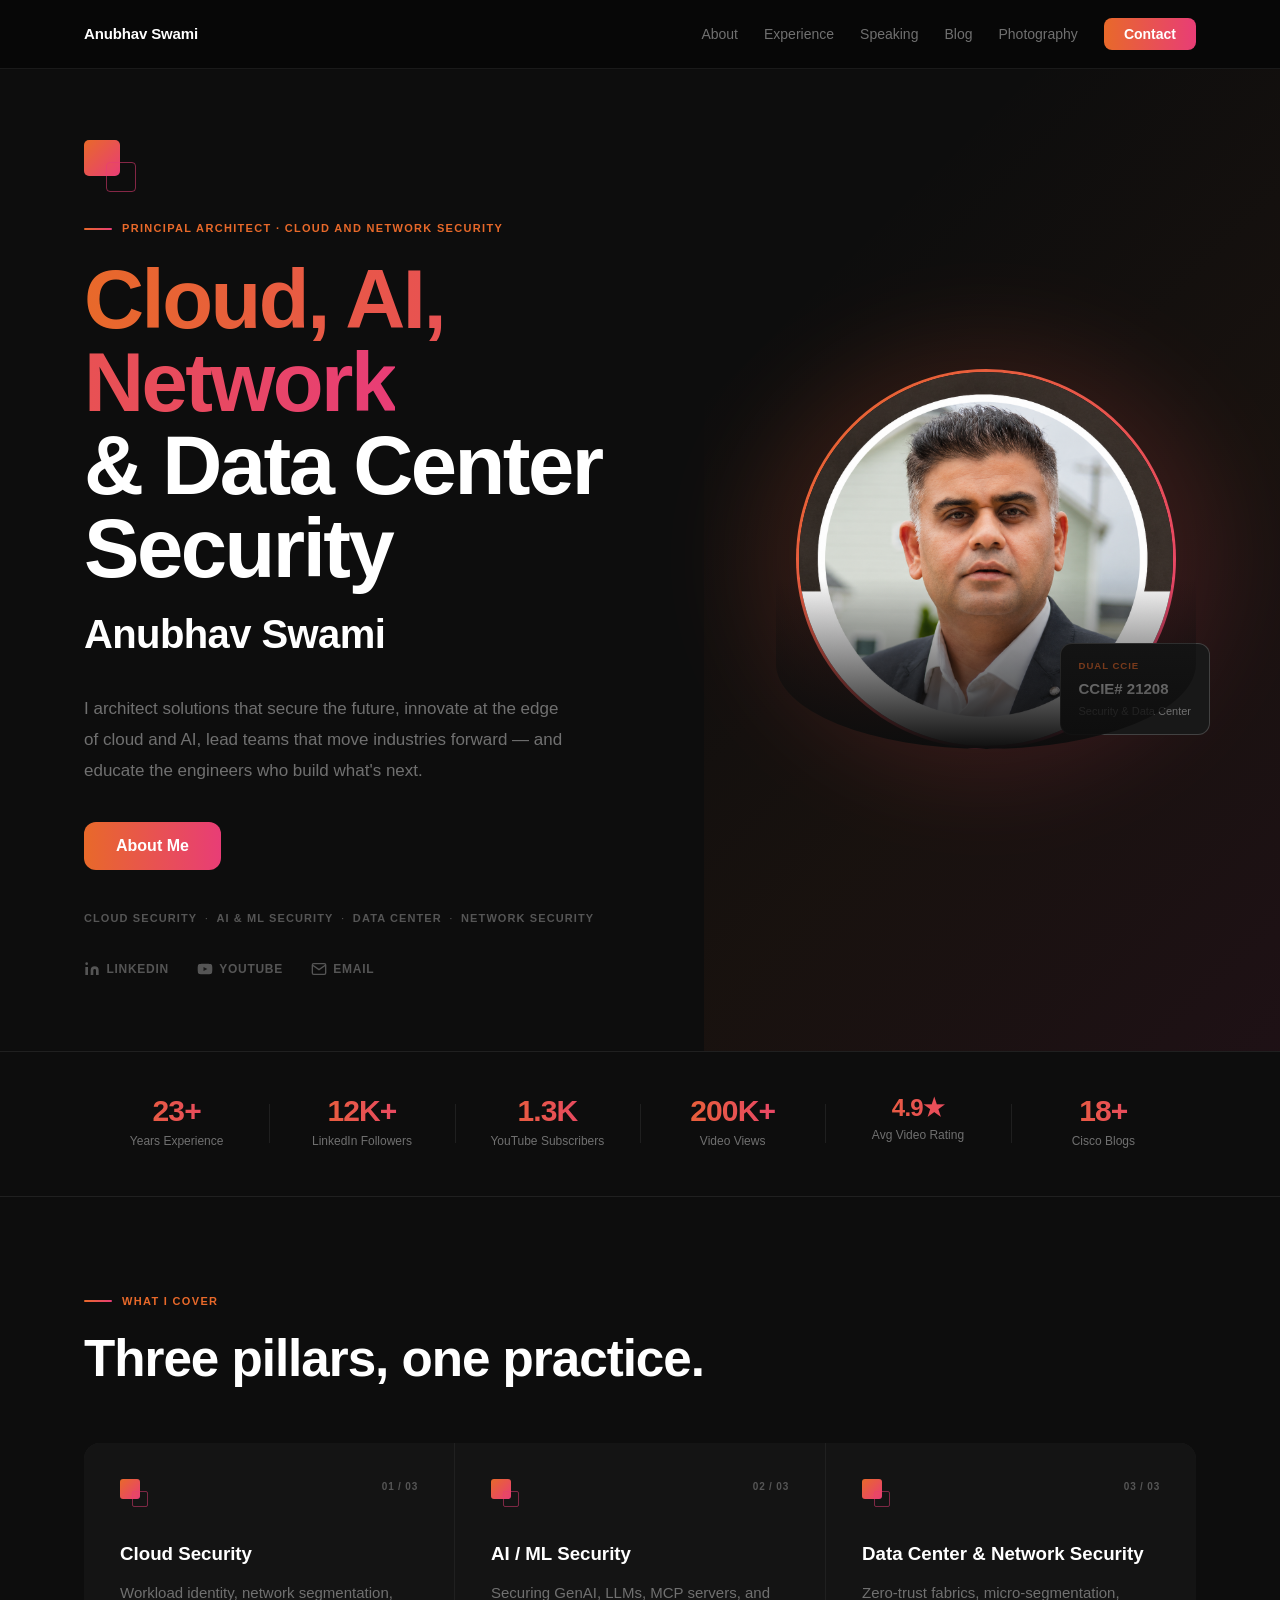
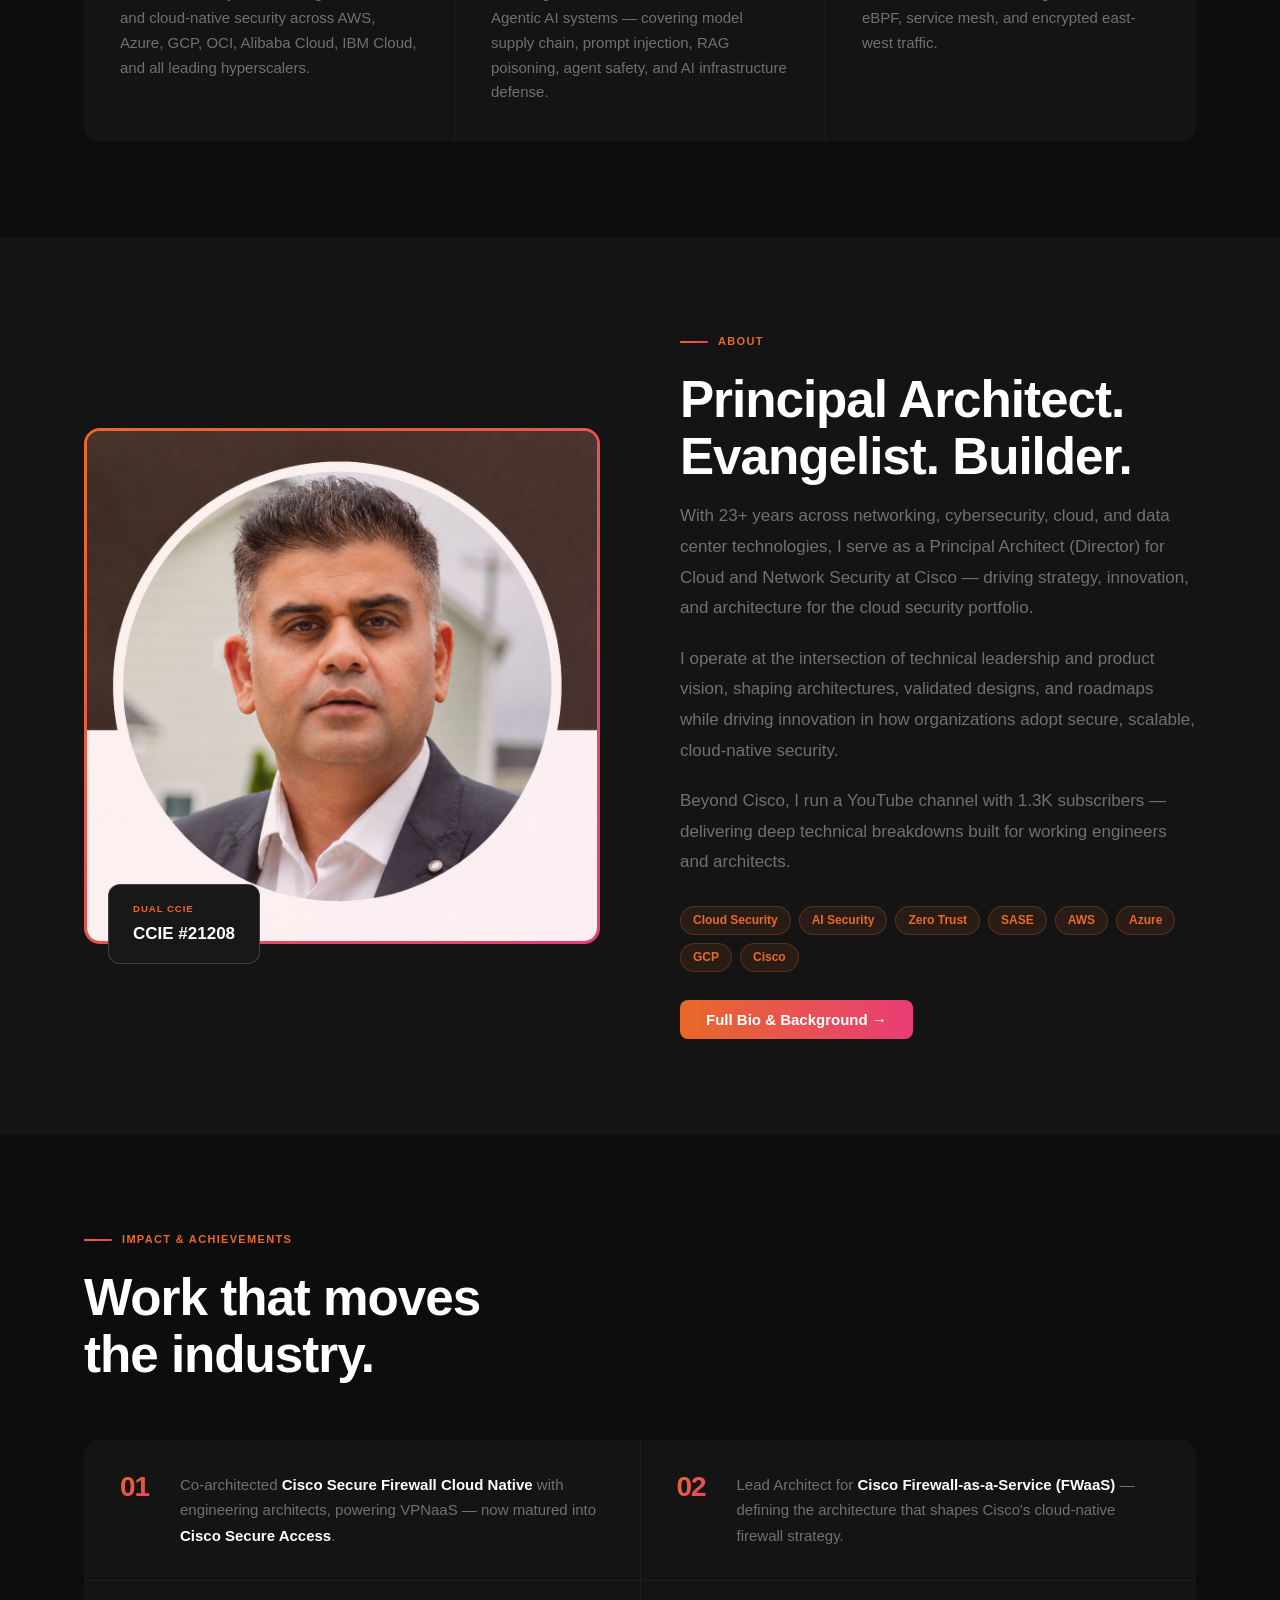
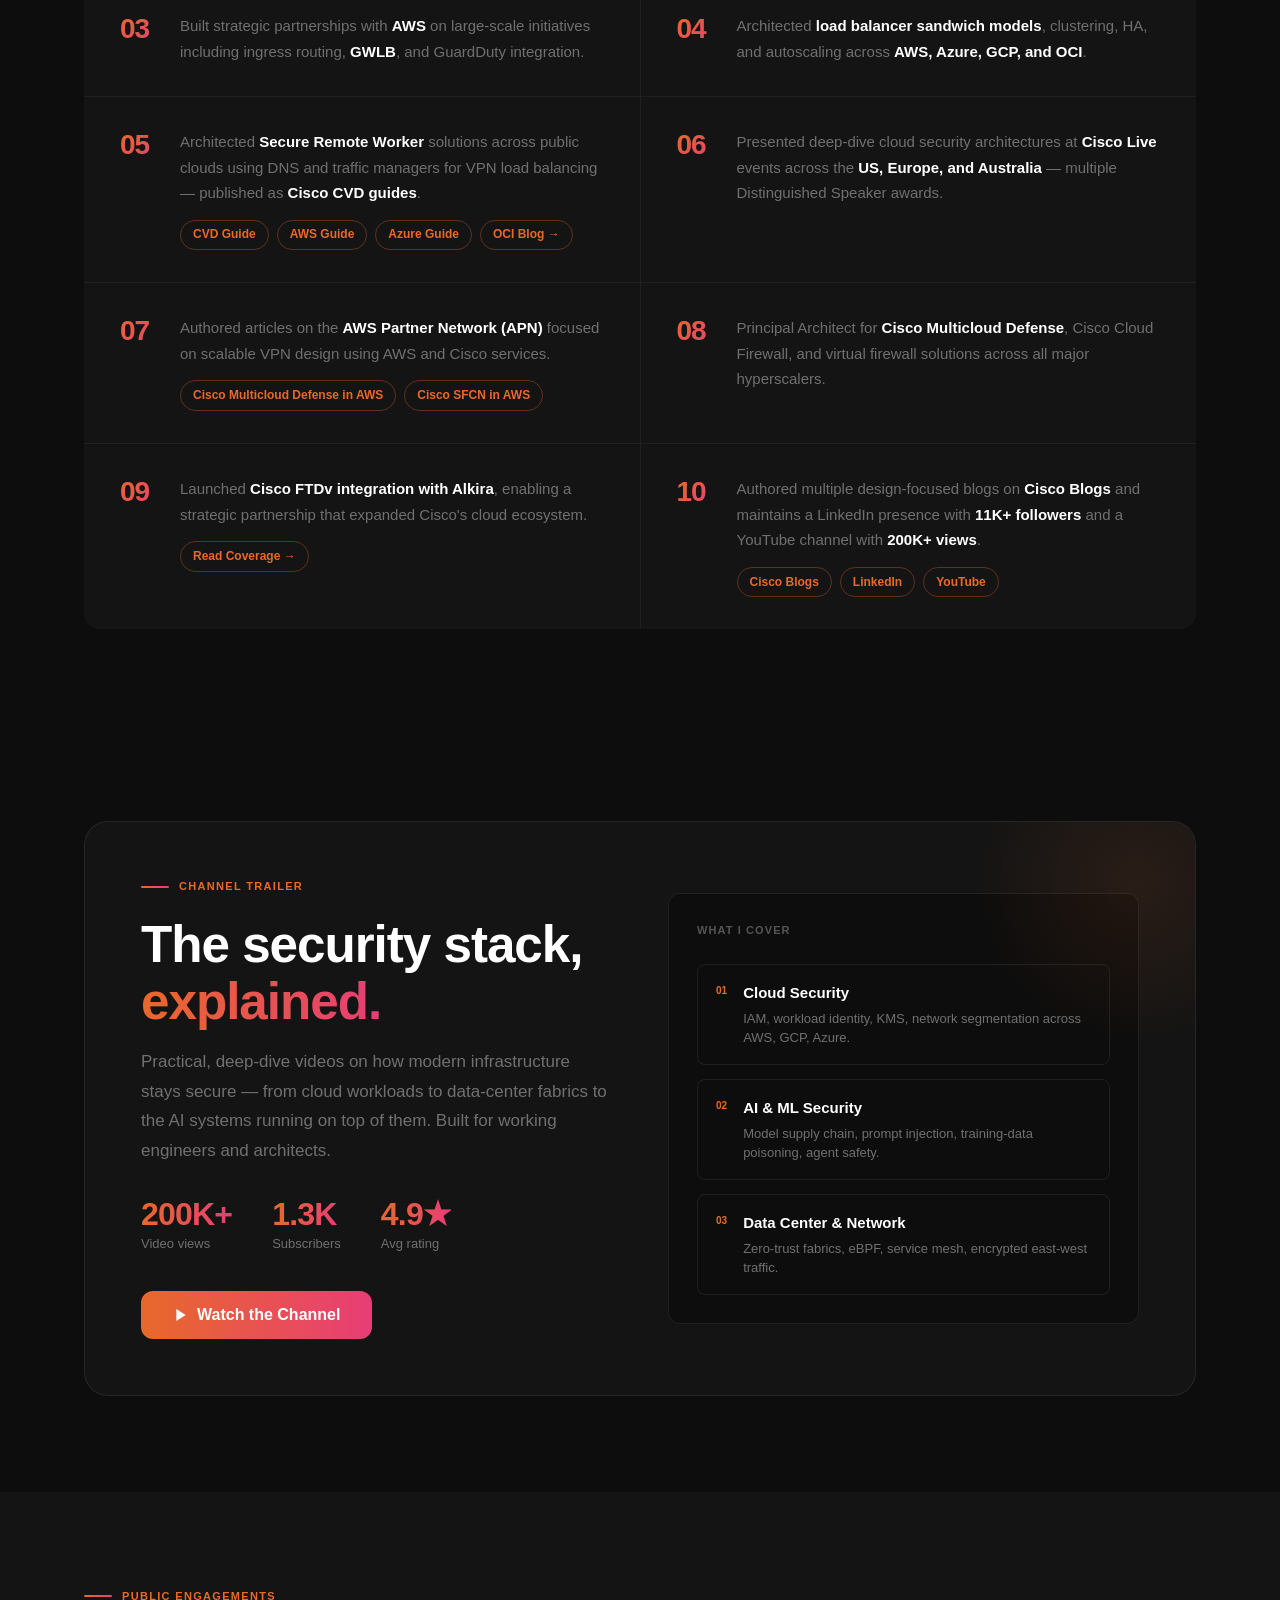
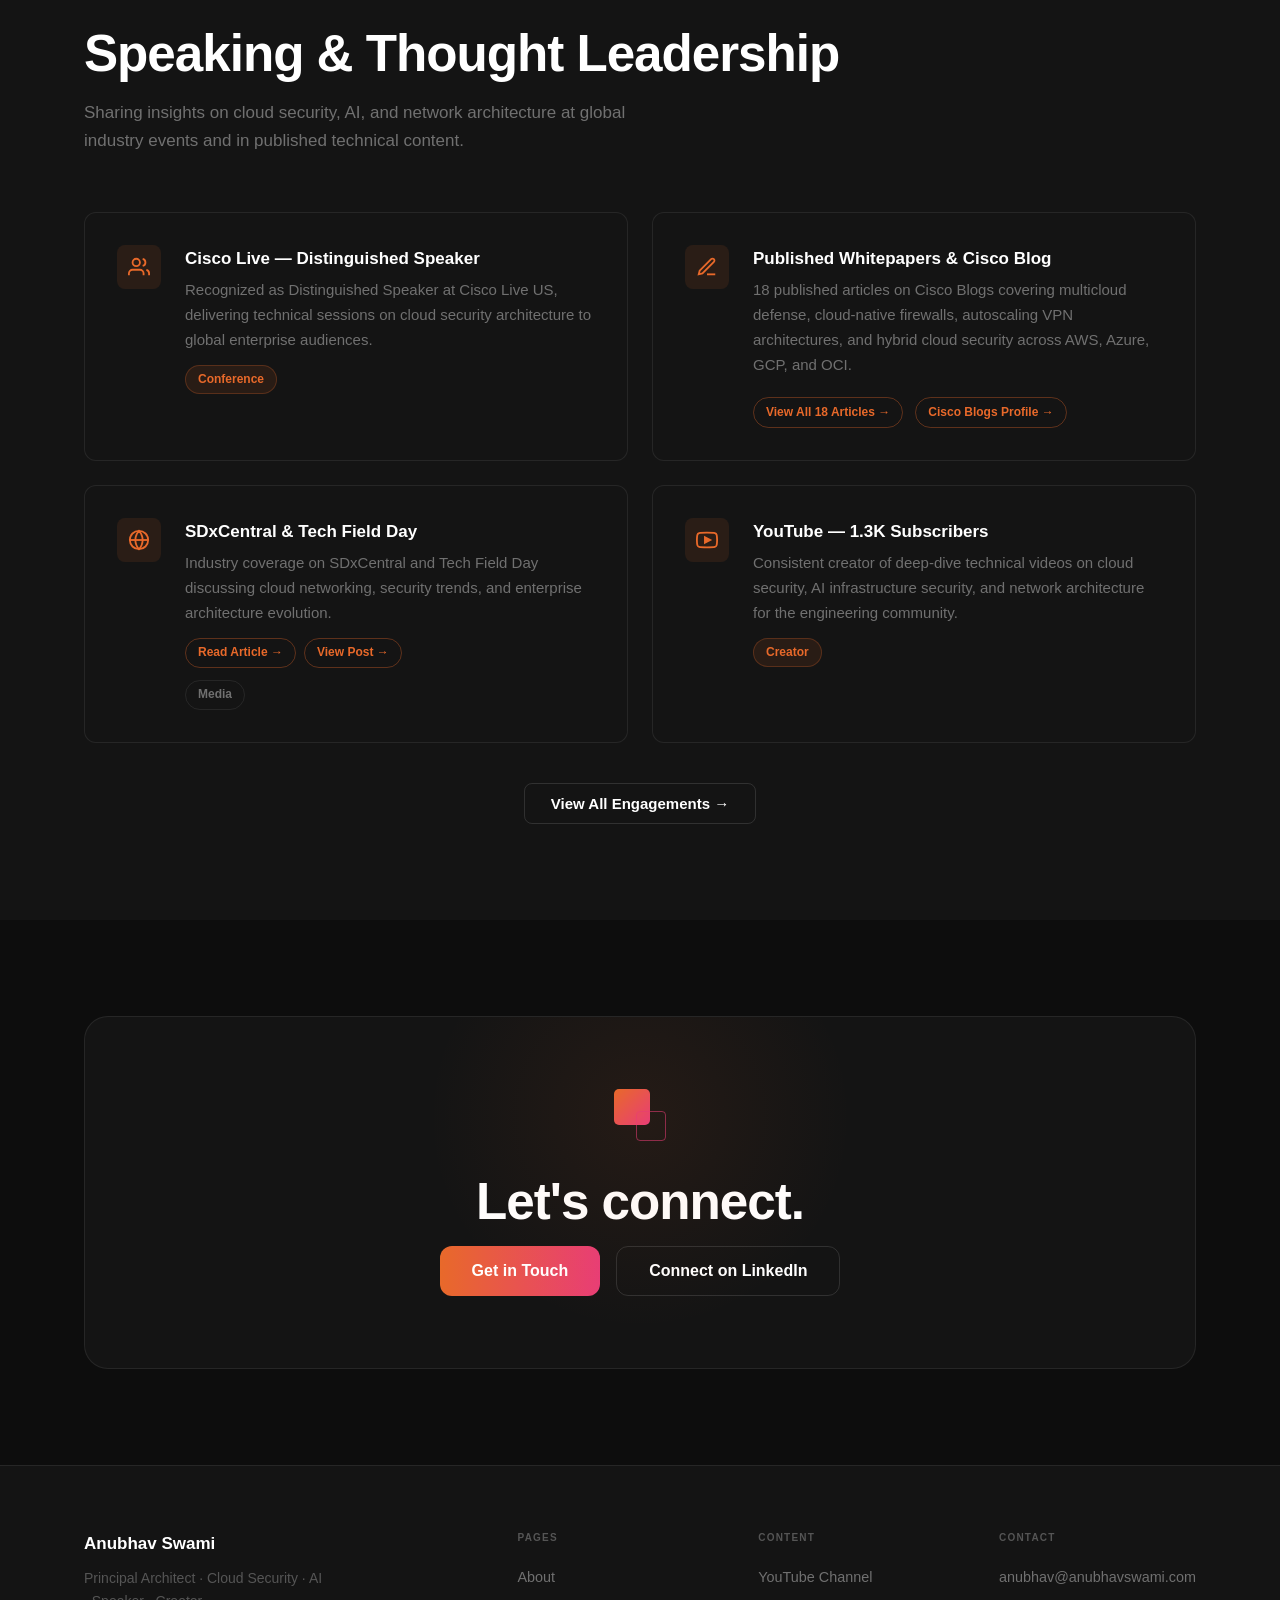
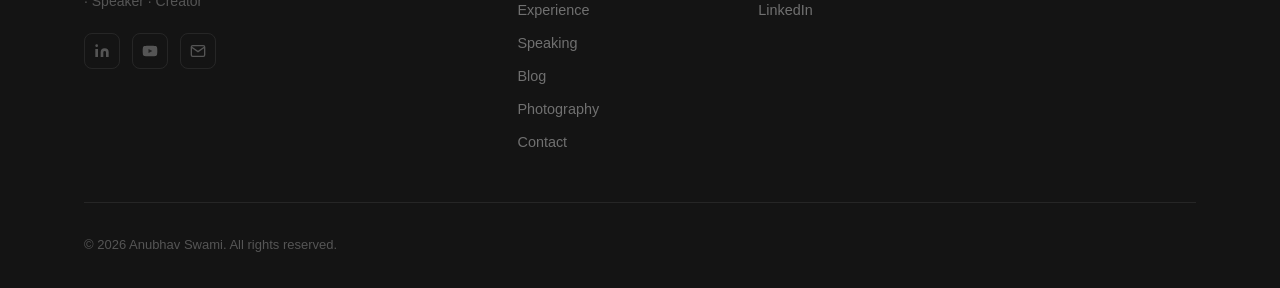
==== index.html @ 05a0e5b2 "fix stat label alignment: prevent text wrapping" ====
<!DOCTYPE html>
<html lang="en">
<head>
  <meta charset="UTF-8" />
  <meta http-equiv="X-UA-Compatible" content="IE=edge" />
  <meta name="referrer" content="strict-origin-when-cross-origin" />
  <meta http-equiv="Content-Security-Policy" content="default-src 'self'; style-src 'self' 'unsafe-inline' https://fonts.googleapis.com; font-src https://fonts.gstatic.com; img-src 'self' data:; script-src 'self'; base-uri 'self'; form-action 'self';" />
  <meta name="viewport" content="width=device-width, initial-scale=1.0" />
  <meta name="description" content="Anubhav Swami — Principal Architect at Cisco specializing in Cloud Security, AI/ML Security, and Zero Trust. CCIE #21208, Distinguished Speaker, and creator with 200K+ YouTube views." />
  <title>Anubhav Swami — Cloud Security &amp; AI</title>
  <link rel="preconnect" href="https://fonts.googleapis.com" />
  <link rel="preconnect" href="https://fonts.gstatic.com" crossorigin />
  <link href="https://fonts.googleapis.com/css2?family=Inter:wght@400;500;600;700;800;900&display=swap" rel="stylesheet" />
  <link rel="icon" type="image/svg+xml" href="assets/icons/favicon.svg" /><link rel="stylesheet" href="css/styles.css" />
</head>
<body>

<!-- ── NAV ───────────────────────────────────────────────── -->
<header class="site-header">
  <nav class="nav container">
    <a href="index.html" class="nav-brand">Anubhav Swami</a>
    <button class="nav-toggle" aria-label="Toggle navigation">
      <span></span><span></span><span></span>
    </button>
    <ul class="nav-links">
      <li><a href="about.html">About</a></li>
      <li><a href="experience.html">Experience</a></li>
      <li><a href="speaking.html">Speaking</a></li>
      <li><a href="blogs.html">Blog</a></li>
      <li><a href="photography.html">Photography</a></li>
      <li><a href="contact.html" class="nav-cta">Contact</a></li>
    </ul>
  </nav>
</header>

<!-- ── HERO ──────────────────────────────────────────────── -->
<section class="hero">
  <div class="container" style="width:100%;">



    <div class="hero-grid">
      <!-- Left content -->
      <div>
        <!-- Brand mark -->
        <div class="hero-mark">
          <div class="brand-mark"></div>
        </div>

        <!-- Eyebrow -->
        <div class="eyebrow">Principal Architect · Cloud and Network Security</div>

        <!-- Main headline matching brand kit style -->
        <h1 class="hero-title display">
          <span class="grad-text">Cloud, AI, Network</span><br>
          <span style="color:var(--white);">&amp; Data Center Security</span>
        </h1>

        <!-- Name like the brand kit -->
        <p class="hero-name">Anubhav Swami</p>

        <p class="hero-desc">
          I architect solutions that secure the future, innovate at the edge of cloud and AI, lead teams that move industries forward — and educate the engineers who build what's next.
        </p>

        <!-- CTAs -->
        <div class="hero-actions">
          <a href="about.html" class="btn btn-grad btn-lg">About Me</a>
        </div>

        <!-- Category dots (brand kit style) -->
        <div class="hero-dots">
          <div class="dot-row">
            <span>Cloud Security</span>
            <span class="sep">·</span>
            <span>AI &amp; ML Security</span>
            <span class="sep">·</span>
            <span>Data Center</span>
            <span class="sep">·</span>
            <span>Network Security</span>
          </div>
        </div>

        <!-- Social links -->
        <div class="hero-socials" style="margin-top:1.75rem;">
          <a href="https://linkedin.com/in/anubhavswami" target="_blank" rel="noopener noreferrer">
            <svg viewBox="0 0 24 24" fill="currentColor"><path d="M16 8a6 6 0 0 1 6 6v7h-4v-7a2 2 0 0 0-2-2 2 2 0 0 0-2 2v7h-4v-7a6 6 0 0 1 6-6z"/><rect x="2" y="9" width="4" height="12"/><circle cx="4" cy="4" r="2"/></svg>
            LinkedIn
          </a>
          <a href="https://youtube.com/@anubhavswami" target="_blank" rel="noopener noreferrer">
            <svg viewBox="0 0 24 24" fill="currentColor"><path d="M22.54 6.42a2.78 2.78 0 0 0-1.95-1.96C18.88 4 12 4 12 4s-6.88 0-8.59.46A2.78 2.78 0 0 0 1.46 6.42 29 29 0 0 0 1 12a29 29 0 0 0 .46 5.58 2.78 2.78 0 0 0 1.95 1.96C5.12 20 12 20 12 20s6.88 0 8.59-.46a2.78 2.78 0 0 0 1.95-1.96A29 29 0 0 0 23 12a29 29 0 0 0-.46-5.58z"/><polygon points="9.75 15.02 15.5 12 9.75 8.98 9.75 15.02" fill="#191919"/></svg>
            YouTube
          </a>
          <a href="mailto:anubhav@anubhavswami.com">
            <svg viewBox="0 0 24 24" fill="none" stroke="currentColor" stroke-width="2"><path d="M4 4h16c1.1 0 2 .9 2 2v12c0 1.1-.9 2-2 2H4c-1.1 0-2-.9-2-2V6c0-1.1.9-2 2-2z"/><polyline points="22,6 12,13 2,6"/></svg>
            Email
          </a>
        </div>
      </div>

      <!-- Right: photo -->
      <div class="hero-visual">
        <div class="hero-photo-glow"></div>
        <img src="assets/images/anubhav-swami.png" alt="Anubhav Swami" class="hero-photo" />
        <div class="hero-chip">
          <div class="hero-chip-label">Dual CCIE</div>
          <div class="hero-chip-value">CCIE# 21208</div>
          <div class="hero-chip-sub">Security &amp; Data Center</div>
        </div>
      </div>
    </div>
  </div>
</section>

<!-- ── STATS BAR ──────────────────────────────────────────── -->
<div class="stats-bar">
  <div class="container">
    <div class="stats-grid">
      <div class="stat-item fade-in">
        <div class="stat-number" data-target="23" data-suffix="+">23+</div>
        <div class="stat-label">Years Experience</div>
      </div>
      <div class="stat-item fade-in">
        <div class="stat-number" data-target="12" data-suffix="K+">12K+</div>
        <div class="stat-label">LinkedIn Followers</div>
      </div>
      <div class="stat-item fade-in">
        <div class="stat-number">1.3K</div>
        <div class="stat-label">YouTube Subscribers</div>
      </div>
      <div class="stat-item fade-in">
        <div class="stat-number" data-target="200" data-suffix="K+">200K+</div>
        <div class="stat-label">Video Views</div>
      </div>
      <div class="stat-item fade-in">
        <div class="stat-number" style="font-size:1.5rem;">4.9★</div>
        <div class="stat-label">Avg Video Rating</div>
      </div>
      <div class="stat-item fade-in">
        <div class="stat-number" data-target="18" data-suffix="+">18+</div>
        <div class="stat-label" style="white-space:nowrap;">Cisco Blogs</div>
      </div>
    </div>
  </div>
</div>

<!-- ── THREE PILLARS ─────────────────────────────────────── -->
<section class="section">
  <div class="container">
    <div class="sec-header fade-in">
      <div class="eyebrow">What I Cover</div>
      <h2 class="sec-title h2">Three pillars, one practice.</h2>
    </div>
    <div class="pillar-grid fade-in">
      <div class="pillar-card">
        <div class="pillar-top">
          <div class="brand-mark-sm"></div>
          <span class="pillar-num">01 / 03</span>
        </div>
        <h3>Cloud Security</h3>
        <p>Workload identity, network segmentation, and cloud-native security across AWS, Azure, GCP, OCI, Alibaba Cloud, IBM Cloud, and all leading hyperscalers.</p>
      </div>
      <div class="pillar-card">
        <div class="pillar-top">
          <div class="brand-mark-sm"></div>
          <span class="pillar-num">02 / 03</span>
        </div>
        <h3>AI / ML Security</h3>
        <p>Securing GenAI, LLMs, MCP servers, and Agentic AI systems — covering model supply chain, prompt injection, RAG poisoning, agent safety, and AI infrastructure defense.</p>
      </div>
      <div class="pillar-card">
        <div class="pillar-top">
          <div class="brand-mark-sm"></div>
          <span class="pillar-num">03 / 03</span>
        </div>
        <h3>Data Center &amp; Network Security</h3>
        <p>Zero-trust fabrics, micro-segmentation, eBPF, service mesh, and encrypted east-west traffic.</p>
      </div>
    </div>
  </div>
</section>

<!-- ── ABOUT PREVIEW ─────────────────────────────────────── -->
<section class="section section-alt">
  <div class="container">
    <div class="about-grid">
      <div class="about-photo-wrap fade-in">
        <img src="assets/images/anubhav-swami.png" alt="Anubhav Swami" class="about-photo" />
        <div class="about-glow"></div>
        <div class="about-chip">
          <div class="about-chip-label">Dual CCIE</div>
          <div class="about-chip-value">CCIE #21208</div>
        </div>
      </div>
      <div class="about-content fade-in">
        <div class="eyebrow">About</div>
        <h2 class="sec-title h2">Principal Architect.<br>Evangelist. Builder.</h2>
        <p>With 23+ years across networking, cybersecurity, cloud, and data center technologies, I serve as a Principal Architect (Director) for Cloud and Network Security at Cisco — driving strategy, innovation, and architecture for the cloud security portfolio.</p>
        <p>I operate at the intersection of technical leadership and product vision, shaping architectures, validated designs, and roadmaps while driving innovation in how organizations adopt secure, scalable, cloud-native security.</p>
        <p>Beyond Cisco, I run a YouTube channel with 1.3K subscribers — delivering deep technical breakdowns built for working engineers and architects.</p>
        <div class="about-tags">
          <span class="tag tag-orange">Cloud Security</span>
          <span class="tag tag-orange">AI Security</span>
          <span class="tag tag-orange">Zero Trust</span>
          <span class="tag tag-orange">SASE</span>
          <span class="tag tag-orange">AWS</span>
          <span class="tag tag-orange">Azure</span>
          <span class="tag tag-orange">GCP</span>
          <span class="tag tag-orange">Cisco</span>
        </div>
        <a href="about.html" class="btn btn-grad">Full Bio &amp; Background →</a>
      </div>
    </div>
  </div>
</section>

<!-- ── KEY ACHIEVEMENTS ─────────────────────────────────── -->
<section class="section">
  <div class="container">
    <div class="sec-header fade-in">
      <div class="eyebrow">Impact &amp; Achievements</div>
      <h2 class="sec-title h2">Work that moves<br>the industry.</h2>
    </div>

    <div class="fade-in" style="display:grid;grid-template-columns:repeat(2,1fr);gap:1px;background:var(--border);border-radius:var(--r-xl);overflow:hidden;">

      <div class="achievement-item">
        <div class="achievement-num">01</div>
        <p>Co-architected <strong>Cisco Secure Firewall Cloud Native</strong> with engineering architects, powering VPNaaS — now matured into <strong>Cisco Secure Access</strong>.</p>
      </div>

      <div class="achievement-item">
        <div class="achievement-num">02</div>
        <p>Lead Architect for <strong>Cisco Firewall-as-a-Service (FWaaS)</strong> — defining the architecture that shapes Cisco's cloud-native firewall strategy.</p>
      </div>

      <div class="achievement-item">
        <div class="achievement-num">03</div>
        <p>Built strategic partnerships with <strong>AWS</strong> on large-scale initiatives including ingress routing, <strong>GWLB</strong>, and GuardDuty integration.</p>
      </div>

      <div class="achievement-item">
        <div class="achievement-num">04</div>
        <p>Architected <strong>load balancer sandwich models</strong>, clustering, HA, and autoscaling across <strong>AWS, Azure, GCP, and OCI</strong>.</p>
      </div>

      <div class="achievement-item">
        <div class="achievement-num">05</div>
        <div style="display:flex;flex-direction:column;gap:.875rem;">
          <p>Architected <strong>Secure Remote Worker</strong> solutions across public clouds using DNS and traffic managers for VPN load balancing — published as <strong>Cisco CVD guides</strong>.</p>
          <div style="display:flex;flex-wrap:nowrap;gap:.5rem;">
            <a href="https://www.cisco.com/c/dam/en/us/solutions/collateral/enterprise/design-zone-security/srw-design-guide.pdf" target="_blank" rel="noopener noreferrer" class="cvd-link">CVD Guide</a>
            <a href="https://www.cisco.com/c/dam/en/us/solutions/collateral/enterprise/design-zone-security/srw-aws-design-guide.pdf" target="_blank" rel="noopener noreferrer" class="cvd-link">AWS Guide</a>
            <a href="https://www.cisco.com/c/dam/en/us/solutions/collateral/enterprise/design-zone-security/srw-azure-design-guide.pdf" target="_blank" rel="noopener noreferrer" class="cvd-link">Azure Guide</a>
            <a href="https://blogs.cisco.com/security/building-a-scalable-ravpn-architecture-in-oracle-cloud-infrastructure-using-cisco-secure-firewall" target="_blank" rel="noopener noreferrer" class="cvd-link">OCI Blog →</a>
          </div>
        </div>
      </div>

      <div class="achievement-item">
        <div class="achievement-num">06</div>
        <p>Presented deep-dive cloud security architectures at <strong>Cisco Live</strong> events across the <strong>US, Europe, and Australia</strong> — multiple Distinguished Speaker awards.</p>
      </div>

      <div class="achievement-item">
        <div class="achievement-num">07</div>
        <div style="display:flex;flex-direction:column;gap:.875rem;">
          <p>Authored articles on the <strong>AWS Partner Network (APN)</strong> focused on scalable VPN design using AWS and Cisco services.</p>
          <div style="display:flex;flex-wrap:nowrap;gap:.5rem;">
            <a href="https://aws.amazon.com/blogs/apn/secure-and-optimize-your-multicloud-deployments-with-cisco-multicloud-defense/" target="_blank" rel="noopener noreferrer" class="cvd-link">Cisco Multicloud Defense in AWS</a>
            <a href="https://blogs.cisco.com/security/scalable-security-with-cisco-secure-firewall-cloud-native" target="_blank" rel="noopener noreferrer" class="cvd-link">Cisco SFCN in AWS</a>
          </div>
        </div>
      </div>

      <div class="achievement-item">
        <div class="achievement-num">08</div>
        <p>Principal Architect for <strong>Cisco Multicloud Defense</strong>, Cisco Cloud Firewall, and virtual firewall solutions across all major hyperscalers.</p>
      </div>

      <div class="achievement-item">
        <div class="achievement-num">09</div>
        <div style="display:flex;flex-direction:column;gap:.875rem;">
          <p>Launched <strong>Cisco FTDv integration with Alkira</strong>, enabling a strategic partnership that expanded Cisco's cloud ecosystem.</p>
          <div style="display:flex;flex-wrap:nowrap;gap:.5rem;">
            <a href="https://www.sdxcentral.com/news/alkira-ropes-cisco-into-multi-cloud-menagerie/" target="_blank" rel="noopener noreferrer" class="cvd-link">Read Coverage →</a>
          </div>
        </div>
      </div>

      <div class="achievement-item">
        <div class="achievement-num">10</div>
        <div style="display:flex;flex-direction:column;gap:.875rem;">
          <p>Authored multiple design-focused blogs on <strong>Cisco Blogs</strong> and maintains a LinkedIn presence with <strong>11K+ followers</strong> and a YouTube channel with <strong>200K+ views</strong>.</p>
          <div style="display:flex;flex-wrap:nowrap;gap:.5rem;">
            <a href="https://blogs.cisco.com/author/anubhavswami" target="_blank" rel="noopener noreferrer" class="cvd-link">Cisco Blogs</a>
            <a href="https://linkedin.com/in/anubhavswami" target="_blank" rel="noopener noreferrer" class="cvd-link">LinkedIn</a>
            <a href="https://www.youtube.com/anubhavswami" target="_blank" rel="noopener noreferrer" class="cvd-link">YouTube</a>
          </div>
        </div>
      </div>

    </div>
  </div>
</section>

<style>
.achievement-item {
  background: var(--bg-card);
  padding: 2rem 2.25rem;
  display: flex;
  gap: 1.25rem;
  align-items: flex-start;
  transition: background var(--dur) var(--ease);
}
.achievement-item:hover { background: var(--bg-card2); }
.achievement-num {
  font-size: 1.75rem;
  font-weight: 900;
  letter-spacing: -.04em;
  line-height: 1;
  flex-shrink: 0;
  background: linear-gradient(135deg, #E8692A, #E83D76);
  -webkit-background-clip: text;
  -webkit-text-fill-color: transparent;
  background-clip: text;
  margin-top: .1rem;
  min-width: 2.5rem;
}
.achievement-item p {
  color: var(--text-gray);
  font-size: .9375rem;
  line-height: 1.7;
}
.achievement-item p strong {
  color: var(--white);
  font-weight: 600;
}
.cvd-link {
  display: inline-flex;
  align-items: center;
  padding: .3rem .75rem;
  border-radius: var(--r-full);
  font-size: .75rem;
  font-weight: 700;
  border: 1px solid rgba(232,105,42,.35);
  color: var(--ga);
  text-decoration: none;
  transition: all .18s ease;
}
.cvd-link:hover {
  background: rgba(232,105,42,.1);
  border-color: var(--ga);
}
</style>

<!-- ── YOUTUBE SECTION ───────────────────────────────────── -->
<section class="section">
  <div class="container">
    <div class="yt-block fade-in">
      <div>
        <div class="eyebrow">Channel Trailer</div>
        <h2 class="yt-title h2">
          The security stack,<br>
          <span class="grad-text">explained.</span>
        </h2>
        <p class="yt-desc">
          Practical, deep-dive videos on how modern infrastructure stays secure — from cloud workloads to data-center fabrics to the AI systems running on top of them. Built for working engineers and architects.
        </p>
        <div class="yt-stats">
          <div>
            <div class="yt-stat-num">200K+</div>
            <div class="yt-stat-label">Video views</div>
          </div>
          <div>
            <div class="yt-stat-num">1.3K</div>
            <div class="yt-stat-label">Subscribers</div>
          </div>
          <div>
            <div class="yt-stat-num">4.9★</div>
            <div class="yt-stat-label">Avg rating</div>
          </div>
        </div>
        <a href="https://youtube.com/@anubhavswami" target="_blank" rel="noopener noreferrer" class="btn btn-grad btn-lg">
          <svg width="16" height="16" viewBox="0 0 24 24" fill="currentColor"><polygon points="5 3 19 12 5 21 5 3"/></svg>
          Watch the Channel
        </a>
      </div>
      <div class="yt-panel">
        <div class="yt-panel-label">What I Cover</div>
        <div class="yt-pillars">
          <div class="yt-pillar">
            <div class="yt-pillar-num">01</div>
            <div>
              <div class="yt-pillar-title">Cloud Security</div>
              <div class="yt-pillar-desc">IAM, workload identity, KMS, network segmentation across AWS, GCP, Azure.</div>
            </div>
          </div>
          <div class="yt-pillar">
            <div class="yt-pillar-num">02</div>
            <div>
              <div class="yt-pillar-title">AI &amp; ML Security</div>
              <div class="yt-pillar-desc">Model supply chain, prompt injection, training-data poisoning, agent safety.</div>
            </div>
          </div>
          <div class="yt-pillar">
            <div class="yt-pillar-num">03</div>
            <div>
              <div class="yt-pillar-title">Data Center &amp; Network</div>
              <div class="yt-pillar-desc">Zero-trust fabrics, eBPF, service mesh, encrypted east-west traffic.</div>
            </div>
          </div>
        </div>
      </div>
    </div>
  </div>
</section>

<!-- ── SPEAKING ───────────────────────────────────────────── -->
<section class="section section-alt">
  <div class="container">
    <div class="sec-header fade-in">
      <div class="eyebrow">Public Engagements</div>
      <h2 class="sec-title h2">Speaking &amp; Thought Leadership</h2>
      <p class="sec-desc">Sharing insights on cloud security, AI, and network architecture at global industry events and in published technical content.</p>
    </div>
    <div class="cols-2 fade-in">
      <div class="speaking-card">
        <div class="speaking-icon">
          <svg viewBox="0 0 24 24" fill="none" stroke="currentColor" stroke-width="2"><path d="M17 21v-2a4 4 0 0 0-4-4H5a4 4 0 0 0-4 4v2"/><circle cx="9" cy="7" r="4"/><path d="M23 21v-2a4 4 0 0 0-3-3.87"/><path d="M16 3.13a4 4 0 0 1 0 7.75"/></svg>
        </div>
        <div>
          <h3>Cisco Live — Distinguished Speaker</h3>
          <p>Recognized as Distinguished Speaker at Cisco Live US, delivering technical sessions on cloud security architecture to global enterprise audiences.</p>
          <span class="tag tag-orange" style="margin-top:.75rem;display:inline-flex;">Conference</span>
        </div>
      </div>
      <div class="speaking-card">
        <div class="speaking-icon">
          <svg viewBox="0 0 24 24" fill="none" stroke="currentColor" stroke-width="2"><path d="M12 20h9"/><path d="M16.5 3.5a2.121 2.121 0 0 1 3 3L7 19l-4 1 1-4L16.5 3.5z"/></svg>
        </div>
        <div>
          <h3>Published Whitepapers &amp; Cisco Blog</h3>
          <p>18 published articles on Cisco Blogs covering multicloud defense, cloud-native firewalls, autoscaling VPN architectures, and hybrid cloud security across AWS, Azure, GCP, and OCI.</p>
          <div style="display:flex;gap:.75rem;margin-top:1.25rem;flex-wrap:wrap;">
            <a href="blogs.html" class="cvd-link">View All 18 Articles →</a>
            <a href="https://blogs.cisco.com/author/anubhavswami" target="_blank" rel="noopener noreferrer" class="cvd-link">Cisco Blogs Profile →</a>
          </div>
        </div>
      </div>
      <div class="speaking-card">
        <div class="speaking-icon">
          <svg viewBox="0 0 24 24" fill="none" stroke="currentColor" stroke-width="2"><circle cx="12" cy="12" r="10"/><line x1="2" y1="12" x2="22" y2="12"/><path d="M12 2a15.3 15.3 0 0 1 4 10 15.3 15.3 0 0 1-4 10 15.3 15.3 0 0 1-4-10 15.3 15.3 0 0 1 4-10z"/></svg>
        </div>
        <div>
          <h3>SDxCentral &amp; Tech Field Day</h3>
          <p>Industry coverage on SDxCentral and Tech Field Day discussing cloud networking, security trends, and enterprise architecture evolution.</p>
          <div style="display:flex;gap:.5rem;margin-top:.75rem;">
            <a href="https://www.sdxcentral.com/news/alkira-ropes-cisco-into-multi-cloud-menagerie/" target="_blank" rel="noopener noreferrer" class="cvd-link">Read Article →</a>
            <a href="https://techfieldday.com/appearance/cisco-presents-at-security-field-day-9/" target="_blank" rel="noopener noreferrer" class="cvd-link">View Post →</a>
          </div>
          <span class="tag" style="margin-top:.75rem;display:inline-flex;">Media</span>
        </div>
      </div>
      <div class="speaking-card">
        <div class="speaking-icon">
          <svg viewBox="0 0 24 24" fill="none" stroke="currentColor" stroke-width="2"><path d="M22.54 6.42a2.78 2.78 0 0 0-1.95-1.96C18.88 4 12 4 12 4s-6.88 0-8.59.46A2.78 2.78 0 0 0 1.46 6.42 29 29 0 0 0 1 12a29 29 0 0 0 .46 5.58 2.78 2.78 0 0 0 1.95 1.96C5.12 20 12 20 12 20s6.88 0 8.59-.46a2.78 2.78 0 0 0 1.95-1.96A29 29 0 0 0 23 12a29 29 0 0 0-.46-5.58z"/><polygon points="9.75 15.02 15.5 12 9.75 8.98 9.75 15.02" fill="currentColor"/></svg>
        </div>
        <div>
          <h3>YouTube — 1.3K Subscribers</h3>
          <p>Consistent creator of deep-dive technical videos on cloud security, AI infrastructure security, and network architecture for the engineering community.</p>
          <span class="tag tag-orange" style="margin-top:.75rem;display:inline-flex;">Creator</span>
        </div>
      </div>
    </div>
    <div style="text-align:center;margin-top:2.5rem;">
      <a href="speaking.html" class="btn btn-outline">View All Engagements →</a>
    </div>
  </div>
</section>

<!-- ── CTA ───────────────────────────────────────────────── -->
<section class="section">
  <div class="container">
    <div class="cta-block fade-in">
      <div class="brand-mark" style="margin:0 auto 2rem;"></div>
      <h2 class="h2">Let's connect.</h2>
      <div class="cta-actions">
        <a href="contact.html" class="btn btn-grad btn-lg">Get in Touch</a>
        <a href="https://linkedin.com/in/anubhavswami" target="_blank" rel="noopener noreferrer" class="btn btn-outline btn-lg">Connect on LinkedIn</a>
      </div>
    </div>
  </div>
</section>

<!-- ── FOOTER ────────────────────────────────────────────── -->
<footer class="site-footer">
  <div class="container">
    <div class="footer-grid">
      <div>
        <div class="footer-brand-name">Anubhav Swami</div>
        <div class="footer-brand-tagline">Principal Architect · Cloud Security · AI · Speaker · Creator</div>
        <div class="footer-socials">
          <a href="https://linkedin.com/in/anubhavswami" target="_blank" rel="noopener noreferrer" aria-label="LinkedIn">
            <svg viewBox="0 0 24 24" fill="currentColor"><path d="M16 8a6 6 0 0 1 6 6v7h-4v-7a2 2 0 0 0-2-2 2 2 0 0 0-2 2v7h-4v-7a6 6 0 0 1 6-6z"/><rect x="2" y="9" width="4" height="12"/><circle cx="4" cy="4" r="2"/></svg>
          </a>
          <a href="https://youtube.com/@anubhavswami" target="_blank" rel="noopener noreferrer" aria-label="YouTube">
            <svg viewBox="0 0 24 24" fill="currentColor"><path d="M22.54 6.42a2.78 2.78 0 0 0-1.95-1.96C18.88 4 12 4 12 4s-6.88 0-8.59.46A2.78 2.78 0 0 0 1.46 6.42 29 29 0 0 0 1 12a29 29 0 0 0 .46 5.58 2.78 2.78 0 0 0 1.95 1.96C5.12 20 12 20 12 20s6.88 0 8.59-.46a2.78 2.78 0 0 0 1.95-1.96A29 29 0 0 0 23 12a29 29 0 0 0-.46-5.58z"/><polygon points="9.75 15.02 15.5 12 9.75 8.98 9.75 15.02" fill="#212121"/></svg>
          </a>
          <a href="mailto:anubhav@anubhavswami.com" aria-label="Email">
            <svg viewBox="0 0 24 24" fill="none" stroke="currentColor" stroke-width="2"><path d="M4 4h16c1.1 0 2 .9 2 2v12c0 1.1-.9 2-2 2H4c-1.1 0-2-.9-2-2V6c0-1.1.9-2 2-2z"/><polyline points="22,6 12,13 2,6"/></svg>
          </a>
        </div>
      </div>
      <div>
        <div class="footer-col-title">Pages</div>
        <nav class="footer-nav">
          <a href="about.html">About</a>
          <a href="experience.html">Experience</a>
          <a href="speaking.html">Speaking</a>
          <a href="blogs.html">Blog</a>
          <a href="photography.html">Photography</a>
          <a href="contact.html">Contact</a>
        </nav>
      </div>
      <div>
        <div class="footer-col-title">Content</div>
        <nav class="footer-nav">
          <a href="https://youtube.com/@anubhavswami" target="_blank" rel="noopener noreferrer">YouTube Channel</a>
          <a href="https://linkedin.com/in/anubhavswami" target="_blank" rel="noopener noreferrer">LinkedIn</a>
          
        </nav>
      </div>
      <div>
        <div class="footer-col-title">Contact</div>
        <nav class="footer-nav">
          <a href="mailto:anubhav@anubhavswami.com">anubhav@anubhavswami.com</a>
        </nav>
      </div>
    </div>
    <span style="font-size:1px;color:transparent;position:absolute;">Ram</span><div class="footer-bottom">
      <p class="footer-copy">© 2026 Anubhav Swami. All rights reserved.</p>
      
    </div>
  </div>
</footer>

<script src="js/main.js"></script>
</body>
</html>
---- css/styles.css ----
/* ============================================================
   ANUBHAV SWAMI — Personal Brand Website
   Dark Edition — Brand kit faithful design
   ============================================================ */

/* ── Variables ─────────────────────────────────────────────── */
:root {
  /* Backgrounds */
  --bg:        #0d0d0d;
  --bg-card:   #141414;
  --bg-card2:  #181818;
  --bg-nav:    rgba(8, 8, 8, 0.95);

  /* Text */
  --white:      #FFFFFF;
  --off-white:  #EAE8E4;
  --text-dim:   #CCCCCC;
  --text-gray:  #707070;
  --text-muted: #555555;

  /* Brand gradient: orange → pink */
  --ga: #E8692A;
  --gb: #E83D76;
  --grad:     linear-gradient(90deg,  var(--ga), var(--gb));
  --grad-135: linear-gradient(135deg, var(--ga), var(--gb));

  /* Borders */
  --border:       rgba(255, 255, 255, 0.08);
  --border-md:    rgba(255, 255, 255, 0.12);
  --border-hover: rgba(255, 255, 255, 0.18);

  /* Font */
  --font: 'Inter', -apple-system, BlinkMacSystemFont, 'Segoe UI', sans-serif;

  /* Radius */
  --r-sm:   4px;
  --r-md:   8px;
  --r-lg:   12px;
  --r-xl:   16px;
  --r-2xl:  24px;
  --r-full: 9999px;

  /* Layout */
  --nav-h: 68px;
  --max-w: 1160px;

  /* Ease */
  --ease: cubic-bezier(.4, 0, .2, 1);
  --dur:  180ms;
}

/* ── Reset ─────────────────────────────────────────────────── */
*, *::before, *::after { box-sizing: border-box; margin: 0; padding: 0; }
html  { scroll-behavior: smooth; font-size: 16px; -webkit-text-size-adjust: 100%; }
body  {
  font-family: var(--font);
  background: var(--bg);
  color: var(--white);
  line-height: 1.6;
  -webkit-font-smoothing: antialiased;
}
img   { display: block; max-width: 100%; }
a     { color: inherit; text-decoration: none; }
ul    { list-style: none; }
button { font-family: inherit; cursor: pointer; border: none; background: none; }
input, textarea, select { font-family: inherit; }

/* ── Layout ─────────────────────────────────────────────────── */
.container { max-width: var(--max-w); margin: 0 auto; padding: 0 1.5rem; }
.section    { padding: 6rem 0; }
.section-alt { background: var(--bg-card); }

/* ── Gradient text ──────────────────────────────────────────── */
.grad-text {
  background: var(--grad);
  -webkit-background-clip: text;
  -webkit-text-fill-color: transparent;
  background-clip: text;
}

/* ── Typography ─────────────────────────────────────────────── */
.display { font-size: clamp(3.25rem, 6.5vw, 5.5rem); font-weight: 800; letter-spacing: -.03em;  line-height: 1.0; }
.h1      { font-size: clamp(2.5rem,  5vw,   4rem);   font-weight: 800; letter-spacing: -.025em; line-height: 1.06; }
.h2      { font-size: clamp(2rem,    4vw,   3.25rem); font-weight: 700; letter-spacing: -.02em;  line-height: 1.12; }
.h3      { font-size: 1.375rem; font-weight: 700; letter-spacing: -.01em; line-height: 1.3; }
.lead    { font-size: 1.0625rem; line-height: 1.75; color: var(--text-gray); }
.overline{ font-size: .6875rem; font-weight: 700; letter-spacing: .12em; text-transform: uppercase; }

/* ── Eyebrow ────────────────────────────────────────────────── */
.eyebrow {
  display: flex; align-items: center; gap: .625rem;
  font-size: .6875rem; font-weight: 700; letter-spacing: .12em;
  text-transform: uppercase; color: var(--ga);
  margin-bottom: 1.25rem;
}
.eyebrow::before {
  content: '';
  display: inline-block; flex-shrink: 0;
  width: 1.75rem; height: 2px;
  background: var(--grad); border-radius: 1px;
}
.eyebrow.centered { justify-content: center; }
.eyebrow.dim { color: var(--text-muted); }
.eyebrow.dim::before { background: var(--text-muted); }

/* ── Brand Mark (two overlapping squares) ───────────────────── */
.brand-mark {
  position: relative;
  width: 52px; height: 52px;
  flex-shrink: 0;
}
.brand-mark::before {
  content: '';
  position: absolute; top: 0; left: 0;
  width: 36px; height: 36px;
  background: var(--grad-135);
  border-radius: 5px;
}
.brand-mark::after {
  content: '';
  position: absolute; bottom: 0; right: 0;
  width: 30px; height: 30px;
  border: 1.5px solid rgba(232, 61, 118, .55);
  border-radius: 4px;
}
/* Small version for cards */
.brand-mark-sm {
  position: relative; width: 28px; height: 28px; flex-shrink: 0;
}
.brand-mark-sm::before {
  content: ''; position: absolute; top: 0; left: 0;
  width: 20px; height: 20px;
  background: var(--grad-135); border-radius: 3px;
}
.brand-mark-sm::after {
  content: ''; position: absolute; bottom: 0; right: 0;
  width: 16px; height: 16px;
  border: 1px solid rgba(232, 61, 118, .5); border-radius: 2px;
}

/* ── Dot-separator row ──────────────────────────────────────── */
.dot-row {
  display: flex; flex-wrap: wrap; align-items: center; gap: .5rem;
  font-size: .6875rem; font-weight: 700; letter-spacing: .1em;
  text-transform: uppercase; color: var(--text-muted);
}
.dot-row .sep { color: var(--text-muted); font-size: .5rem; }

/* ── Buttons ────────────────────────────────────────────────── */
.btn {
  display: inline-flex; align-items: center; gap: .5rem;
  padding: .75rem 1.625rem; border-radius: var(--r-md);
  font-weight: 700; font-size: .9375rem; line-height: 1;
  transition: all var(--dur) var(--ease);
}
.btn-grad {
  background: var(--grad); color: var(--white);
}
.btn-grad:hover { opacity: .88; transform: translateY(-1px); box-shadow: 0 8px 24px rgba(232,105,42,.35); }

.btn-outline {
  background: transparent; color: var(--white);
  border: 1px solid var(--border-md);
}
.btn-outline:hover { border-color: var(--border-hover); background: rgba(255,255,255,.04); }

.btn-card {
  background: var(--bg-card2); color: var(--white);
  border: 1px solid var(--border);
}
.btn-card:hover { border-color: var(--border-hover); }

.btn-lg { padding: 1rem 2rem; font-size: 1rem; border-radius: var(--r-lg); }
.btn-sm { padding: .5rem 1rem; font-size: .8125rem; }

/* ── Tags ────────────────────────────────────────────────────── */
.tag {
  display: inline-flex; align-items: center;
  padding: .25rem .75rem; border-radius: var(--r-full);
  font-size: .75rem; font-weight: 600;
  border: 1px solid var(--border); color: var(--text-gray);
}
.tag-orange {
  background: rgba(232,105,42,.1); border-color: rgba(232,105,42,.25);
  color: var(--ga);
}

/* ── ─────────────── NAVIGATION ────────────────────────────── */
.site-header {
  position: fixed; top: 0; left: 0; right: 0; z-index: 200;
  background: var(--bg-nav);
  backdrop-filter: blur(16px);
  -webkit-backdrop-filter: blur(16px);
  border-bottom: 1px solid var(--border);
}
body { padding-top: var(--nav-h); }
.nav {
  display: flex; align-items: center; justify-content: space-between;
  height: var(--nav-h);
}
.nav-brand {
  font-size: .9375rem; font-weight: 800;
  color: var(--white); letter-spacing: -.01em; white-space: nowrap;
}
.nav-brand .accent {
  display: inline-block; width: 5px; height: 5px;
  background: var(--grad); border-radius: 50%;
  margin-left: 3px; vertical-align: middle;
}
.nav-links { display: flex; align-items: center; gap: .125rem; }
.nav-links a {
  padding: .5rem .75rem; font-size: .875rem; font-weight: 500;
  color: var(--text-gray); border-radius: var(--r-md);
  transition: color var(--dur) var(--ease);
}
.nav-links a:hover, .nav-links a.active { color: var(--white); }
.nav-cta {
  margin-left: .75rem !important;
  padding: .5rem 1.25rem !important;
  background: var(--grad) !important;
  color: var(--white) !important;
  border-radius: var(--r-md) !important;
  font-weight: 700 !important;
}
.nav-cta:hover { opacity: .88 !important; }
.nav-toggle {
  display: none; flex-direction: column; gap: 5px;
  padding: .5rem; width: 36px;
}
.nav-toggle span {
  display: block; height: 2px; background: var(--white);
  border-radius: 2px; transition: all .3s var(--ease);
}
.nav-toggle.open span:nth-child(1) { transform: translateY(7px) rotate(45deg); }
.nav-toggle.open span:nth-child(2) { opacity: 0; transform: scaleX(0); }
.nav-toggle.open span:nth-child(3) { transform: translateY(-7px) rotate(-45deg); }

/* ── ─────────────── HERO ───────────────────────────────────── */
.hero {
  min-height: calc(100vh - var(--nav-h));
  display: flex; align-items: center;
  padding: 4.5rem 0;
  position: relative; overflow: hidden;
}
/* Subtle right gradient glow */
.hero::after {
  content: ''; pointer-events: none;
  position: absolute; right: 0; top: 0; bottom: 0; width: 45%;
  background: linear-gradient(135deg, transparent 20%, rgba(232,105,42,.05) 60%, rgba(232,61,118,.08) 100%);
}

/* Meta bar at top of hero */
.hero-meta {
  display: flex; justify-content: space-between; align-items: center;
  margin-bottom: 3.5rem;
  font-size: .6875rem; font-weight: 700; letter-spacing: .1em;
  text-transform: uppercase; color: var(--text-muted);
}

.hero-grid {
  display: grid; grid-template-columns: 1fr 420px;
  gap: 4rem; align-items: center;
}
.hero-mark    { margin-bottom: 1.75rem; }
.hero-title   { color: var(--white); margin-bottom: .75rem; }
.hero-name    {
  font-size: clamp(1.625rem, 3.25vw, 2.5rem);
  font-weight: 800; color: var(--white); letter-spacing: -.015em;
  margin-bottom: 1.75rem;
}
.hero-desc {
  color: var(--text-gray); font-size: 1.0625rem; line-height: 1.8;
  margin-bottom: 2.25rem; max-width: 480px;
}
.hero-actions { display: flex; flex-wrap: wrap; gap: 1rem; margin-bottom: 2.5rem; }
.hero-dots    { margin-bottom: 2rem; }
.hero-socials {
  display: flex; gap: 1.75rem; align-items: center; flex-wrap: wrap;
}
.hero-socials a {
  display: flex; align-items: center; gap: .4rem;
  font-size: .75rem; font-weight: 700; letter-spacing: .06em;
  text-transform: uppercase; color: var(--text-muted);
  transition: color var(--dur) var(--ease);
}
.hero-socials a:hover { color: var(--ga); }
.hero-socials svg { width: 16px; height: 16px; }

/* Hero visual */
.hero-visual {
  position: relative; display: flex;
  justify-content: center; align-items: center;
}
.hero-photo-glow {
  position: absolute; inset: -24px;
  border-radius: 50%;
  background: var(--grad-135);
  opacity: .15; filter: blur(48px);
}
.hero-photo {
  width: 380px; height: 380px;
  border-radius: 50%; object-fit: cover; object-position: center top;
  border: 3px solid transparent;
  background:
    linear-gradient(var(--bg), var(--bg)) padding-box,
    var(--grad-135) border-box;
  position: relative; z-index: 1;
}
.hero-visual::after {
  content: '';
  position: absolute;
  bottom: 0; left: 0; right: 0;
  height: 45%;
  background: linear-gradient(to bottom, transparent 0%, var(--bg) 100%);
  border-radius: 0 0 50% 50%;
  pointer-events: none;
  z-index: 2;
}
.hero-chip {
  position: absolute; bottom: 14px; right: -14px; z-index: 2;
  background: var(--bg-card2); border: 1px solid var(--border-hover);
  border-radius: var(--r-lg); padding: .875rem 1.125rem;
}
.hero-chip-label {
  font-size: .6rem; font-weight: 700; letter-spacing: .1em;
  text-transform: uppercase; color: var(--ga); margin-bottom: .25rem;
}
.hero-chip-value { font-size: .9375rem; font-weight: 800; color: var(--white); }
.hero-chip-sub   { font-size: .6875rem; color: var(--text-gray); margin-top: .125rem; }

/* ── ─────────────── STATS BAR ──────────────────────────────── */
.stats-bar {
  padding: 2.75rem 0;
  border-top: 1px solid var(--border);
  border-bottom: 1px solid var(--border);
}
.stats-grid {
  display: grid; grid-template-columns: repeat(6, 1fr);
}
.stat-item {
  text-align: center; padding: 0 1rem;
  position: relative;
}
.stat-item + .stat-item::before {
  content: ''; position: absolute;
  left: 0; top: 15%; bottom: 15%;
  width: 1px; background: var(--border);
}
.stat-number {
  font-size: 1.875rem; font-weight: 800; letter-spacing: -.03em;
  line-height: 1; margin-bottom: .4rem;
  background: var(--grad);
  -webkit-background-clip: text;
  -webkit-text-fill-color: transparent;
  background-clip: text;
}
.stat-label { font-size: .75rem; color: var(--text-gray); font-weight: 500; white-space: nowrap; }

/* ── ─────────────── SECTION HEADER ─────────────────────────── */
.sec-header           { margin-bottom: 3.5rem; }
.sec-header.centered  { text-align: center; }
.sec-header.centered .eyebrow { justify-content: center; }
.sec-title { color: var(--white); margin-bottom: 1rem; }
.sec-desc  { color: var(--text-gray); font-size: 1.0625rem; line-height: 1.7; max-width: 560px; }
.sec-header.centered .sec-desc { margin: 0 auto; }

/* ── ─────────────── PILLAR CARDS ───────────────────────────── */
.pillar-grid { display: grid; grid-template-columns: repeat(3, 1fr); gap: 1px; background: var(--border); border-radius: var(--r-xl); overflow: hidden; }
.pillar-card {
  background: var(--bg-card);
  padding: 2.25rem;
  transition: background var(--dur) var(--ease);
  position: relative; overflow: hidden;
}
.pillar-card::after {
  content: ''; position: absolute;
  top: 0; left: 0; right: 0; height: 2px;
  background: var(--grad);
  transform: scaleX(0); transform-origin: left;
  transition: transform .35s var(--ease);
}
.pillar-card:hover { background: var(--bg-card2); }
.pillar-card:hover::after { transform: scaleX(1); }
.pillar-top {
  display: flex; justify-content: space-between;
  align-items: flex-start; margin-bottom: 2rem;
}
.pillar-num {
  font-size: .625rem; font-weight: 700; letter-spacing: .08em;
  text-transform: uppercase; color: var(--text-muted);
}
.pillar-card h3 { color: var(--white); margin-bottom: .75rem; }
.pillar-card p  { color: var(--text-gray); font-size: .9375rem; line-height: 1.65; }

/* ── ─────────────── ABOUT ──────────────────────────────────── */
.about-grid {
  display: grid; grid-template-columns: 1fr 1fr;
  gap: 5rem; align-items: center;
}
.about-photo-wrap { position: relative; }
.about-photo {
  width: 100%; aspect-ratio: 1;
  border-radius: var(--r-xl); object-fit: cover;
  object-position: center top;
  border: 3px solid transparent;
  background:
    linear-gradient(var(--bg), var(--bg)) padding-box,
    var(--grad-135) border-box;
}
.about-glow {
  position: absolute; inset: 0; border-radius: var(--r-xl);
  background: var(--grad-135); opacity: .08; pointer-events: none;
}
.about-chip {
  position: absolute; bottom: -1.25rem; left: 1.5rem;
  background: var(--bg-card2); border: 1px solid var(--border-hover);
  border-radius: var(--r-lg); padding: 1rem 1.5rem;
}
.about-chip-label {
  font-size: .6rem; font-weight: 700; letter-spacing: .1em;
  text-transform: uppercase; color: var(--ga); margin-bottom: .25rem;
}
.about-chip-value { font-size: 1.0625rem; font-weight: 800; color: var(--white); }
.about-content p  { color: var(--text-gray); font-size: 1.0625rem; line-height: 1.8; margin-bottom: 1.25rem; }
.about-tags { display: flex; flex-wrap: wrap; gap: .5rem; margin: 1.75rem 0; }

/* ── ─────────────── YOUTUBE BLOCK ──────────────────────────── */
.yt-block {
  background: var(--bg-card);
  border: 1px solid var(--border);
  border-radius: var(--r-2xl);
  padding: 3.5rem;
  display: grid; grid-template-columns: 1fr 1fr;
  gap: 3.5rem; align-items: center;
  position: relative; overflow: hidden;
}
.yt-block::before {
  content: ''; pointer-events: none;
  position: absolute; right: -120px; top: -120px;
  width: 360px; height: 360px; border-radius: 50%;
  background: radial-gradient(circle, rgba(232,105,42,.1) 0%, transparent 65%);
}
.yt-title { color: var(--white); margin-bottom: 1rem; }
.yt-desc  { color: var(--text-gray); font-size: 1.0625rem; line-height: 1.75; margin-bottom: 2rem; }
.yt-stats { display: flex; gap: 2.5rem; margin-bottom: 2.25rem; }
.yt-stat-num {
  font-size: 2rem; font-weight: 800; letter-spacing: -.025em; line-height: 1;
  background: var(--grad);
  -webkit-background-clip: text;
  -webkit-text-fill-color: transparent;
  background-clip: text;
}
.yt-stat-label { font-size: .8125rem; color: var(--text-gray); margin-top: .25rem; }
/* Right panel */
.yt-panel {
  background: var(--bg); border: 1px solid var(--border);
  border-radius: var(--r-lg); padding: 1.75rem;
}
.yt-panel-label {
  font-size: .6875rem; font-weight: 700; letter-spacing: .1em;
  text-transform: uppercase; color: var(--text-muted); margin-bottom: 1.5rem;
}
.yt-pillars { display: flex; flex-direction: column; gap: .875rem; }
.yt-pillar {
  display: flex; align-items: flex-start; gap: 1rem;
  padding: 1rem 1.125rem;
  border: 1px solid var(--border); border-radius: var(--r-md);
  transition: all var(--dur) var(--ease);
}
.yt-pillar:hover { border-color: rgba(232,105,42,.35); background: rgba(232,105,42,.04); }
.yt-pillar-num   { font-size: .625rem; font-weight: 700; color: var(--ga); margin-top: .125rem; flex-shrink: 0; }
.yt-pillar-title { font-size: .9375rem; font-weight: 700; color: var(--white); margin-bottom: .25rem; }
.yt-pillar-desc  { font-size: .8125rem; color: var(--text-gray); line-height: 1.5; }

/* ── ─────────────── SPEAKING CARDS ─────────────────────────── */
.speaking-card {
  background: var(--bg-card);
  border: 1px solid var(--border);
  border-radius: var(--r-lg); padding: 2rem;
  display: flex; gap: 1.5rem;
  transition: border-color var(--dur) var(--ease);
}
.speaking-card:hover { border-color: var(--border-hover); }
.speaking-icon {
  width: 44px; height: 44px; flex-shrink: 0;
  background: rgba(232,105,42,.1); border-radius: var(--r-md);
  display: flex; align-items: center; justify-content: center;
  color: var(--ga);
}
.speaking-icon svg { width: 22px; height: 22px; }
.speaking-card h3  { color: var(--white); font-size: 1.0625rem; margin-bottom: .375rem; }
.speaking-card p   { color: var(--text-gray); font-size: .9375rem; line-height: 1.65; }

/* ── ─────────────── BLOG CARDS ─────────────────────────────── */
.blog-card {
  background: var(--bg-card);
  border: 1px solid var(--border);
  border-radius: var(--r-lg); padding: 2rem;
  display: flex; flex-direction: column;
  transition: border-color var(--dur) var(--ease);
}
.blog-card:hover { border-color: var(--border-hover); }
.blog-card h3 { color: var(--white); font-size: 1.0625rem; margin-bottom: .75rem; flex: 1; }
.blog-card p  { color: var(--text-gray); font-size: .9375rem; line-height: 1.65; margin-bottom: 1.5rem; }
.blog-card-meta {
  display: flex; align-items: center; justify-content: space-between;
  border-top: 1px solid var(--border); padding-top: 1rem; margin-top: auto;
}
.blog-card-date { font-size: .8125rem; color: var(--text-muted); font-weight: 500; }
.blog-card-link {
  font-size: .875rem; font-weight: 700; color: var(--ga);
  display: flex; align-items: center; gap: .25rem;
  transition: gap var(--dur) var(--ease);
}
.blog-card:hover .blog-card-link { gap: .5rem; }

/* ── ─────────────── TIMELINE ───────────────────────────────── */
.timeline { position: relative; padding-left: 2rem; }
.timeline::before {
  content: ''; position: absolute;
  left: 0; top: 8px; bottom: 0;
  width: 1px; background: var(--border);
}
.tl-item { position: relative; padding-bottom: 3rem; }
.tl-item:last-child { padding-bottom: 0; }
.tl-dot {
  position: absolute; left: -2.3125rem; top: 5px;
  width: 12px; height: 12px; border-radius: 50%;
  background: var(--bg-card2); border: 2px solid var(--text-muted);
}
.tl-dot.current {
  background: var(--grad-135); border: none;
  box-shadow: 0 0 12px rgba(232,105,42,.45);
}
.tl-period {
  font-size: .6875rem; font-weight: 700; color: var(--ga);
  letter-spacing: .08em; text-transform: uppercase; margin-bottom: .5rem;
}
.tl-period.current {
  background: var(--grad);
  -webkit-background-clip: text;
  -webkit-text-fill-color: transparent;
  background-clip: text;
}
.tl-title   { font-size: 1.125rem; font-weight: 700; color: var(--white); margin-bottom: .25rem; }
.tl-company { font-size: .9375rem; color: var(--text-gray); font-weight: 600; margin-bottom: 1rem; }
.tl-desc { color: var(--text-gray); font-size: .9375rem; line-height: 1.7; }
.tl-desc li { padding-left: 1.25rem; position: relative; margin-bottom: .375rem; }
.tl-desc li::before {
  content: ''; position: absolute;
  left: 0; top: .625rem;
  width: 4px; height: 4px; border-radius: 50%; background: var(--ga);
}

/* ── ─────────────── PHOTOGRAPHY ────────────────────────────── */
.photo-grid { display: grid; grid-template-columns: repeat(3, 1fr); gap: 1rem; }
.photo-item { border-radius: var(--r-lg); overflow: hidden; min-height: 260px; position: relative; }
.photo-item.tall { grid-row: span 2; min-height: 536px; }
.photo-item.wide { grid-column: span 2; }
.photo-item:hover .photo-overlay { opacity: 1; }
.photo-overlay {
  position: absolute; inset: 0;
  background: rgba(0,0,0,.5);
  display: flex; align-items: flex-end;
  padding: 1.25rem; opacity: 0;
  transition: opacity var(--dur) var(--ease);
}
.photo-overlay span { color: var(--white); font-size: .8125rem; font-weight: 600; }

/* ── ─────────────── CONTACT ────────────────────────────────── */
.contact-grid { display: grid; grid-template-columns: 1fr 1.25fr; gap: 5rem; align-items: start; }
.contact-info p { color: var(--text-gray); font-size: 1.0625rem; line-height: 1.8; margin-bottom: 2rem; }
.contact-detail { display: flex; flex-direction: column; gap: .875rem; }
.c-item {
  display: flex; align-items: center; gap: 1rem;
  padding: 1rem 1.25rem;
  border: 1px solid var(--border); border-radius: var(--r-lg);
  transition: all var(--dur) var(--ease);
}
.c-item:hover { border-color: rgba(232,105,42,.4); background: rgba(232,105,42,.04); }
.c-icon {
  width: 40px; height: 40px; flex-shrink: 0;
  background: rgba(232,105,42,.1); border-radius: var(--r-md);
  display: flex; align-items: center; justify-content: center;
  color: var(--ga);
}
.c-icon svg { width: 20px; height: 20px; }
.c-label { font-size: .6rem; font-weight: 700; letter-spacing: .08em; text-transform: uppercase; color: var(--text-muted); }
.c-value { font-size: .9375rem; font-weight: 600; color: var(--white); }
.contact-form { display: flex; flex-direction: column; gap: 1.25rem; }
.form-row { display: grid; grid-template-columns: 1fr 1fr; gap: 1rem; }
.form-group { display: flex; flex-direction: column; gap: .5rem; }
.form-group label { font-size: .8125rem; font-weight: 700; color: var(--text-dim); letter-spacing: .02em; }
.form-group input, .form-group textarea, .form-group select {
  padding: .75rem 1rem;
  background: var(--bg-card); border: 1px solid var(--border);
  border-radius: var(--r-md); font-size: .9375rem;
  color: var(--white); outline: none;
  transition: border-color var(--dur) var(--ease);
  -webkit-appearance: none;
}
.form-group input::placeholder, .form-group textarea::placeholder { color: var(--text-muted); }
.form-group select option { background: var(--bg-card); }
.form-group input:focus, .form-group textarea:focus, .form-group select:focus {
  border-color: rgba(232,105,42,.5);
  box-shadow: 0 0 0 3px rgba(232,105,42,.1);
}
.form-group textarea { min-height: 140px; resize: vertical; }

/* ── ─────────────── CTA BLOCK ──────────────────────────────── */
.cta-block {
  background: var(--bg-card);
  border: 1px solid var(--border);
  border-radius: var(--r-2xl);
  padding: 4.5rem; text-align: center;
  position: relative; overflow: hidden;
}
.cta-block::before {
  content: ''; pointer-events: none;
  position: absolute; width: 500px; height: 500px; border-radius: 50%;
  background: radial-gradient(circle, rgba(232,105,42,.08) 0%, transparent 60%);
  top: -150px; left: 50%; transform: translateX(-50%);
}
.cta-block h2 { color: var(--white); margin-bottom: 1rem; }
.cta-block p  { color: var(--text-gray); font-size: 1.0625rem; margin-bottom: 2.25rem; }
.cta-actions  { display: flex; justify-content: center; gap: 1rem; flex-wrap: wrap; }

/* ── ─────────────── PAGE HERO (inner) ──────────────────────── */
.page-hero { padding: 5.5rem 0; position: relative; overflow: hidden; }
.page-hero::after {
  content: ''; pointer-events: none;
  position: absolute; right: 0; top: 0; bottom: 0; width: 50%;
  background: linear-gradient(135deg, transparent, rgba(232,105,42,.05));
}
.page-hero h1   { color: var(--white); margin-bottom: 1rem; }
.page-hero .lead { color: var(--text-gray); max-width: 600px; margin-top: 1rem; }

/* ── ─────────────── FOOTER ─────────────────────────────────── */
.site-footer {
  background: var(--bg-card);
  border-top: 1px solid var(--border);
  padding: 4rem 0 2rem;
}
.footer-grid {
  display: grid; grid-template-columns: 2fr 1fr 1fr 1fr;
  gap: 3rem; margin-bottom: 3rem;
}
.footer-brand-name    { font-size: 1.0625rem; font-weight: 800; color: var(--white); margin-bottom: .625rem; }
.footer-brand-tagline { color: var(--text-muted); font-size: .875rem; line-height: 1.65; max-width: 240px; }
.footer-socials { display: flex; gap: .75rem; margin-top: 1.25rem; }
.footer-socials a {
  width: 36px; height: 36px; border-radius: var(--r-md);
  border: 1px solid var(--border);
  display: flex; align-items: center; justify-content: center;
  color: var(--text-muted); transition: all var(--dur) var(--ease);
}
.footer-socials a:hover { border-color: var(--ga); color: var(--ga); }
.footer-socials svg { width: 16px; height: 16px; }
.footer-col-title {
  font-size: .625rem; font-weight: 700; letter-spacing: .12em;
  text-transform: uppercase; color: var(--text-muted); margin-bottom: 1.25rem;
}
.footer-nav { display: flex; flex-direction: column; gap: .625rem; }
.footer-nav a { color: var(--text-gray); font-size: .9rem; transition: color var(--dur) var(--ease); }
.footer-nav a:hover { color: var(--white); }
.footer-bottom {
  border-top: 1px solid var(--border); padding-top: 2rem;
  display: flex; justify-content: space-between; align-items: center; gap: 1rem;
}
.footer-copy  { color: var(--text-muted); font-size: .8125rem; }
.footer-legal { display: flex; gap: 1.5rem; }
.footer-legal a { color: var(--text-muted); font-size: .8125rem; transition: color var(--dur) var(--ease); }
.footer-legal a:hover { color: var(--text-gray); }

/* ── ─────────────── SOCIAL FOLLOW CARDS ────────────────────── */
.social-follow-card {
  display: flex; align-items: center; gap: 1.25rem;
  padding: 1.5rem;
  background: var(--bg-card); border: 1px solid var(--border);
  border-radius: var(--r-xl);
  transition: border-color var(--dur) var(--ease);
}
.social-follow-card:hover { border-color: rgba(232,105,42,.4); }

/* ── ─────────────── CVD / PILL LINKS ───────────────────────── */
.cvd-link {
  display: inline-flex; align-items: center;
  padding: .3rem .75rem; border-radius: var(--r-full);
  font-size: .75rem; font-weight: 700;
  border: 1px solid rgba(232,105,42,.35);
  color: var(--ga); text-decoration: none;
  transition: all var(--dur) var(--ease);
}
.cvd-link:hover { background: rgba(232,105,42,.1); border-color: var(--ga); }

/* ── ─────────────── UTILITIES ──────────────────────────────── */
.cols-2 { display: grid; grid-template-columns: repeat(2,1fr); gap: 1.5rem; }
.cols-3 { display: grid; grid-template-columns: repeat(3,1fr); gap: 1.5rem; }
.divider { border: none; border-top: 1px solid var(--border); }

/* ── ─────────────── ANIMATIONS ─────────────────────────────── */
.fade-in {
  opacity: 0; transform: translateY(18px);
  transition: opacity .65s var(--ease), transform .65s var(--ease);
}
.fade-in.visible { opacity: 1; transform: translateY(0); }

/* ── ─────────────── RESPONSIVE ─────────────────────────────── */
@media (max-width: 1024px) {
  .hero-grid { grid-template-columns: 1fr 360px; gap: 3rem; }
  .hero-photo { width: 320px; height: 320px; }
  .stats-grid { grid-template-columns: repeat(3, 1fr); }
  .footer-grid { grid-template-columns: 1fr 1fr; gap: 2rem; }
  .yt-block { grid-template-columns: 1fr; }
  .yt-block::before { display: none; }
}

@media (max-width: 768px) {
  .hero { padding: 3rem 0; min-height: auto; }
  .hero-grid { grid-template-columns: 1fr; text-align: center; gap: 2.5rem; }
  .hero-visual { order: -1; }
  .hero-photo { width: 240px; height: 240px; }
  .hero-chip { display: none; }
  .hero-desc { max-width: 100%; }
  .hero-actions { justify-content: center; }
  .hero-socials { justify-content: center; }
  .hero-dots,.hero-mark,.eyebrow { justify-content: center; }
  .hero-meta { display: none; }
  .about-grid { grid-template-columns: 1fr; }
  .about-photo-wrap { display: none; }
  .pillar-grid { grid-template-columns: 1fr; background: transparent; gap: 1rem; border-radius: 0; }
  .pillar-card { border-radius: var(--r-lg); border: 1px solid var(--border); }
  .cols-3 { grid-template-columns: 1fr; }
  .cols-2 { grid-template-columns: 1fr; }
  .stats-grid { grid-template-columns: repeat(2, 1fr); }
  .stat-item + .stat-item::before { display: none; }
  .contact-grid { grid-template-columns: 1fr; }
  .form-row { grid-template-columns: 1fr; }
  .photo-grid { grid-template-columns: 1fr 1fr; }
  .photo-item.wide { grid-column: span 1; }
  .photo-item.tall { grid-row: span 1; min-height: 200px; }
  .photo-item { min-height: 180px; }
  .footer-grid { grid-template-columns: 1fr; gap: 2rem; }
  .footer-bottom { flex-direction: column; text-align: center; }
  .footer-legal { justify-content: center; }
  .nav-links {
    display: none;
    position: fixed;
    top: var(--nav-h); left: 0; right: 0; bottom: 0;
    background: #191919;
    flex-direction: column;
    z-index: 10000;
    list-style: none;
    padding: 0;
    margin: 0;
  }
  .nav-links.open { display: flex; }
  .nav-links li {
    flex: 1;
    display: flex;
    border-bottom: 1px solid rgba(255,255,255,.07);
  }
  .nav-links li:last-child { border-bottom: none; flex: none; padding: 1rem 1.5rem; }
  .nav-links a {
    display: flex !important;
    align-items: center !important;
    justify-content: center !important;
    width: 100% !important;
    font-size: 1.1875rem !important;
    font-weight: 500 !important;
    color: #cccccc !important;
    letter-spacing: -.01em !important;
    transition: background .12s, color .12s !important;
    padding: 0 !important;
    margin: 0 !important;
  }
  .nav-links a:active,
  .nav-links a:hover { background: rgba(255,255,255,.05) !important; color: #ffffff !important; }
  .nav-links a.active { color: #E8692A !important; font-weight: 600 !important; }
  .nav-cta {
    background: linear-gradient(90deg,#E8692A,#E83D76) !important;
    color: #ffffff !important;
    font-weight: 700 !important;
    font-size: 1rem !important;
    padding: .75rem 1.5rem !important;
    border-radius: 10px !important;
    width: 100% !important;
  }
  .nav-toggle { display: flex; }

  /* ── About bio grid ── */
  .about-bio-grid { grid-template-columns: 1fr !important; gap: 2rem !important; }
  .about-bio-grid > div:first-child { position: static !important; }
  .cta-block { padding: 3rem 1.75rem; }
  .yt-block { padding: 2.5rem 1.75rem; }
  .page-hero { padding: 3.5rem 0; }
  .section { padding: 4rem 0; }
}

@media (max-width: 480px) {
  .stats-grid { grid-template-columns: repeat(2, 1fr); gap: 1.5rem 0; }
  .photo-grid { grid-template-columns: 1fr; }
  .photo-item.tall { grid-row: span 1; min-height: 220px; }
}

.about-bio-grid { display: grid; grid-template-columns: 300px 1fr; gap: 4rem; align-items: start; }

/* ── ─────────────── LAYOUT HELPERS ─────────────────────────── */
.exp-layout {
  display: grid; grid-template-columns: 280px 1fr;
  gap: 4rem; align-items: start;
}
.speaking-layout {
  display: grid; grid-template-columns: 1fr 1fr;
  gap: 5rem; align-items: start;
}
.event-card-grid {
  display: grid; grid-template-columns: auto 1fr auto;
  gap: 1.5rem; align-items: center;
}
.event-card {
  background: var(--bg-card); border: 1px solid var(--border);
  border-radius: var(--r-xl); padding: 2rem;
  display: grid; grid-template-columns: auto 1fr auto;
  gap: 1.5rem; align-items: center;
}
.ph-gallery {
  display: grid; grid-template-columns: repeat(3, 1fr); gap: 1rem;
}

@media (max-width: 1024px) {
  .exp-layout { grid-template-columns: 240px 1fr; gap: 3rem; }
  .speaking-layout { gap: 3rem; }
  .ph-gallery { grid-template-columns: 1fr 1fr; gap: .75rem; }
  .ph-gallery div { height: 200px; }
}

@media (max-width: 768px) {
  .exp-layout { grid-template-columns: 1fr; }
  .speaking-layout { grid-template-columns: 1fr; }
  .event-card-grid { grid-template-columns: 1fr; }
  .event-card { grid-template-columns: auto 1fr; }
  .event-card > *:last-child { grid-column: 1 / -1; }
  .ph-gallery { grid-template-columns: 1fr 1fr; gap: .5rem; }
  .ph-gallery div { height: 180px; }
}

@media (max-width: 480px) {
  .ph-gallery { grid-template-columns: 1fr; gap: .5rem; }
  .ph-gallery div { height: 240px; }
  .page-hero { padding: 2.5rem 0; }
}
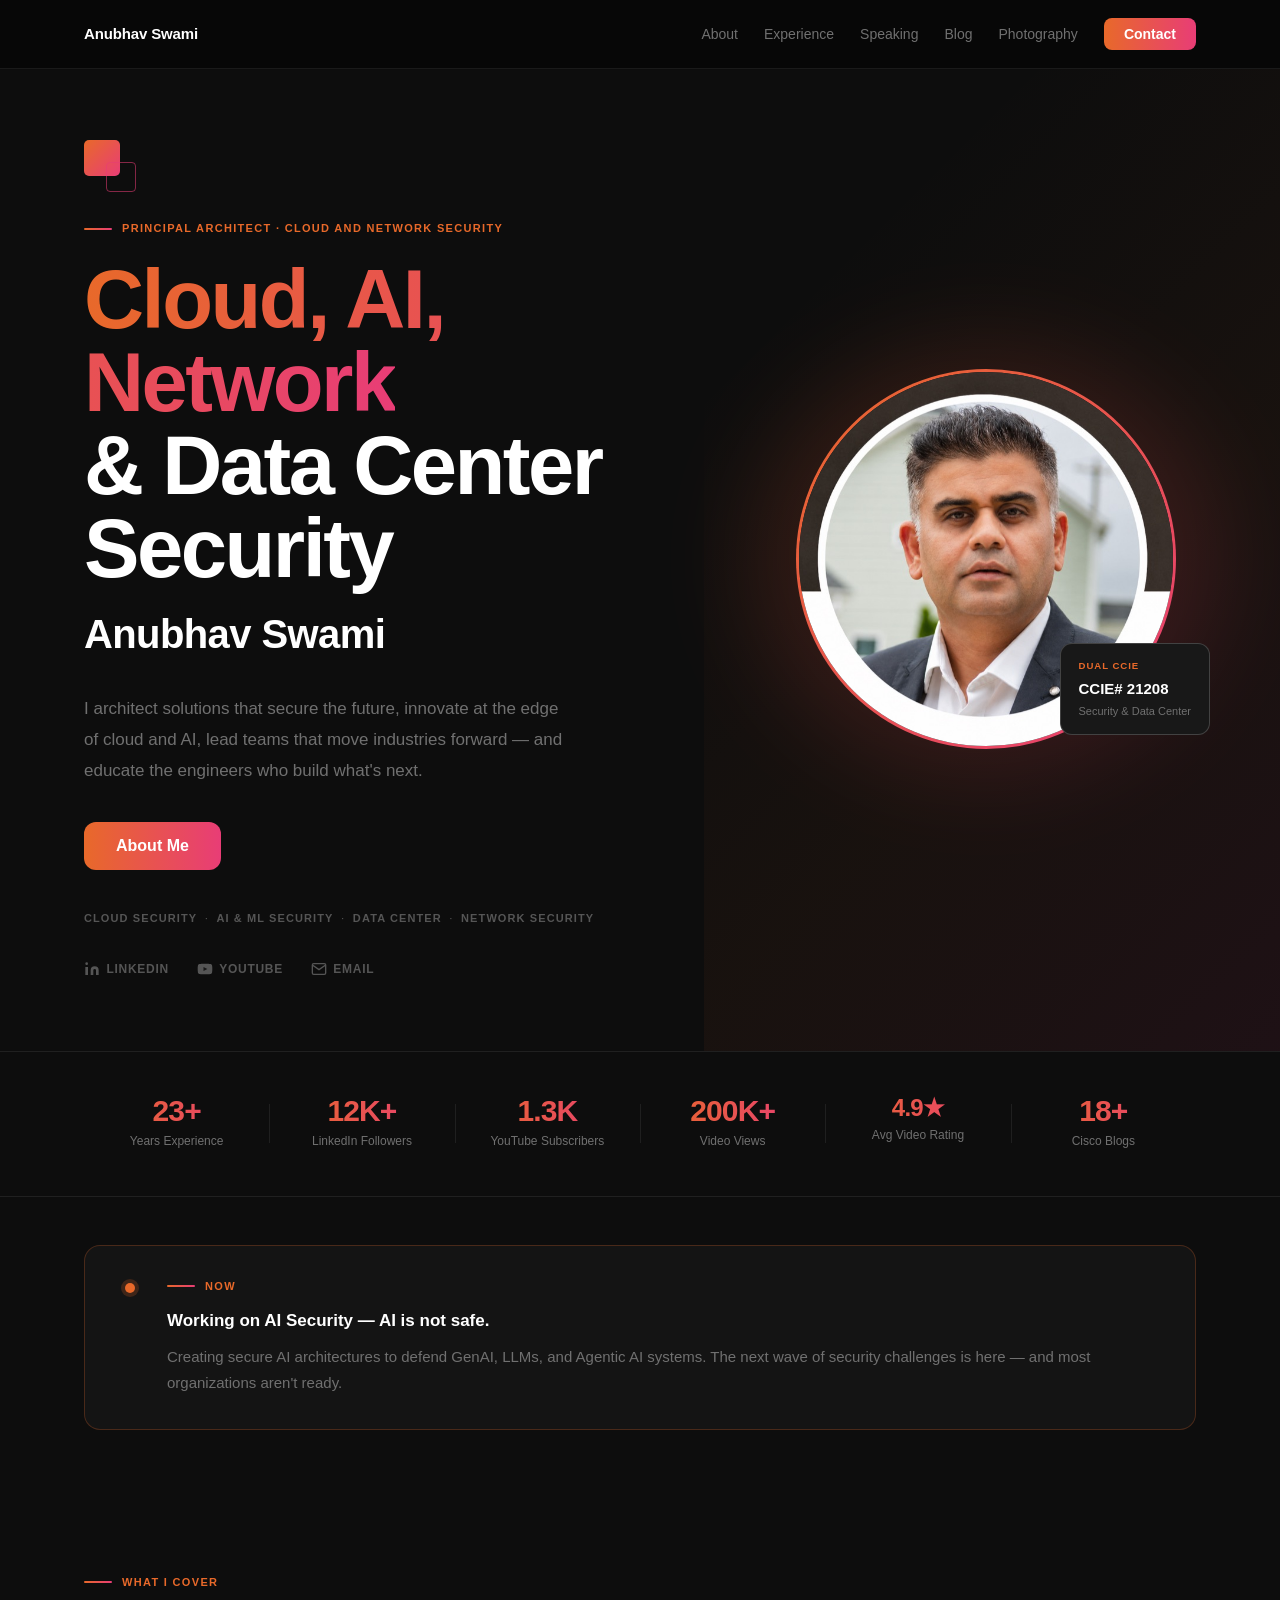
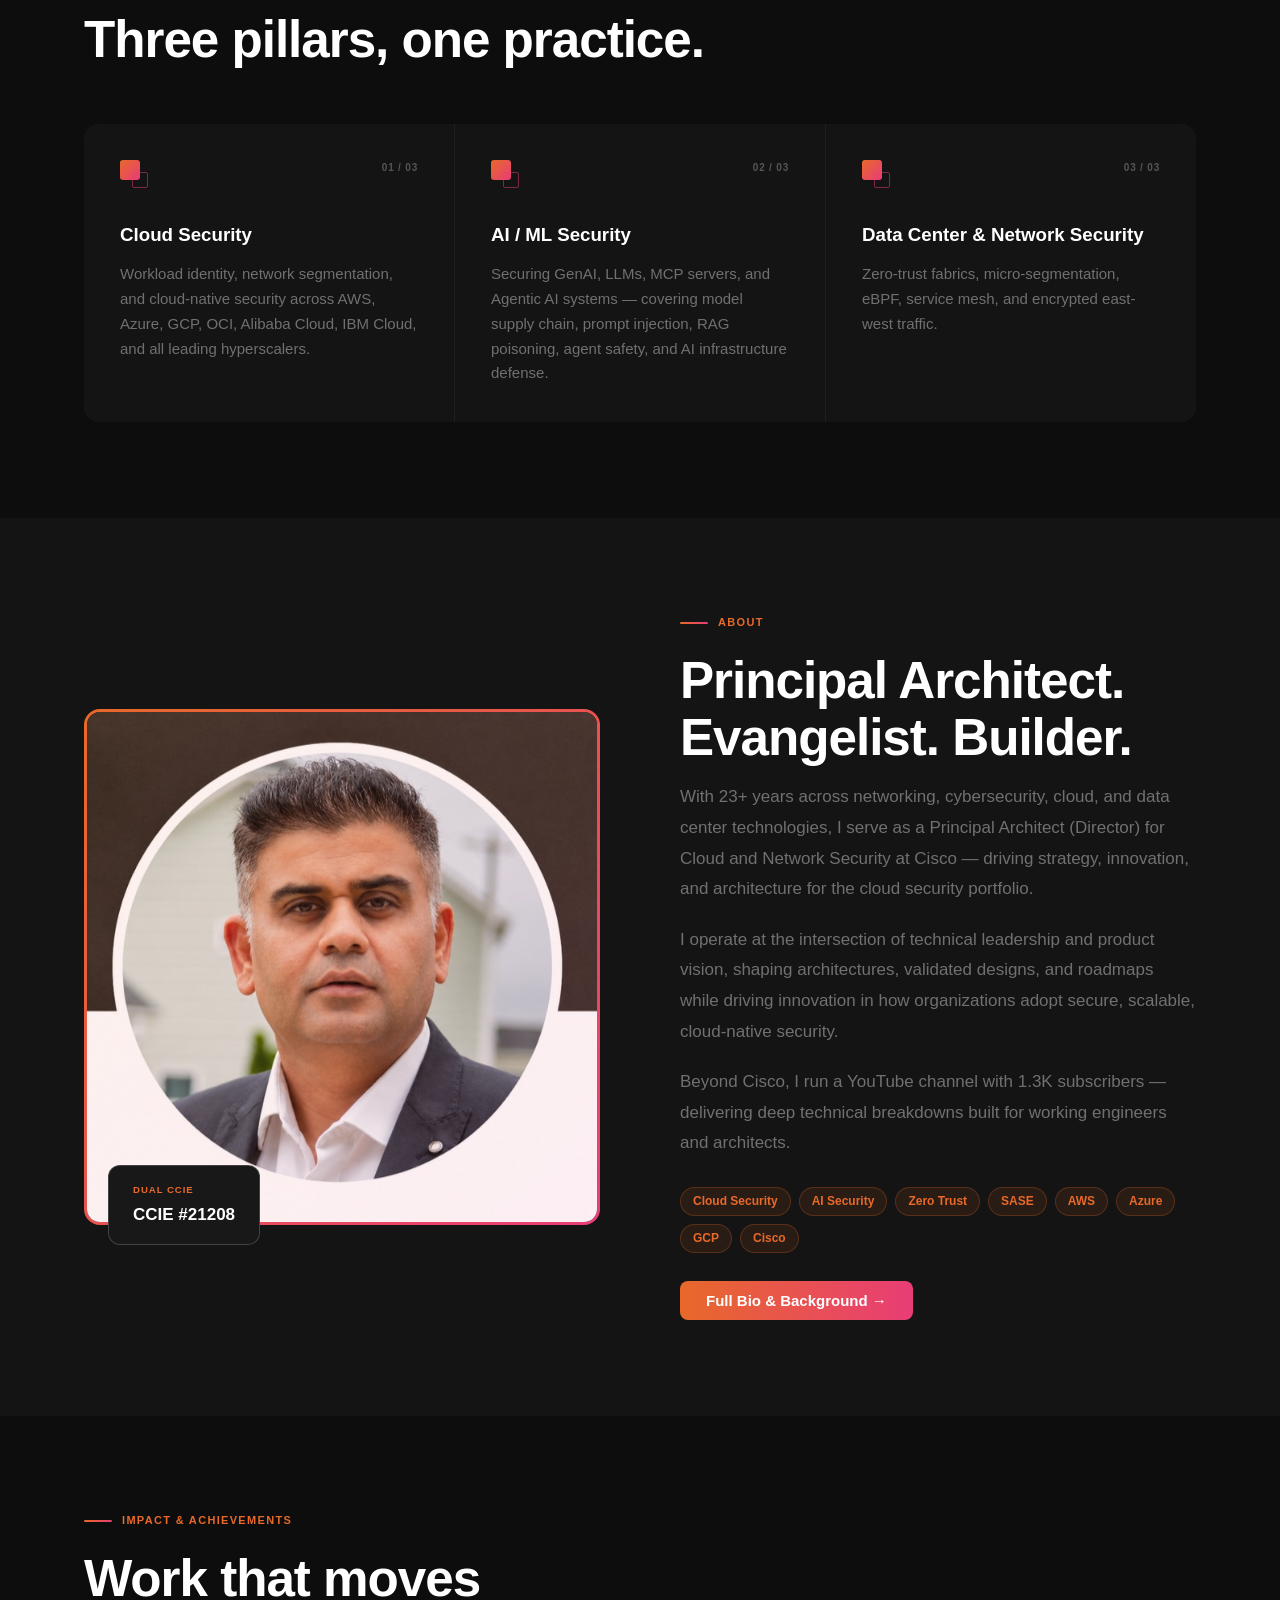
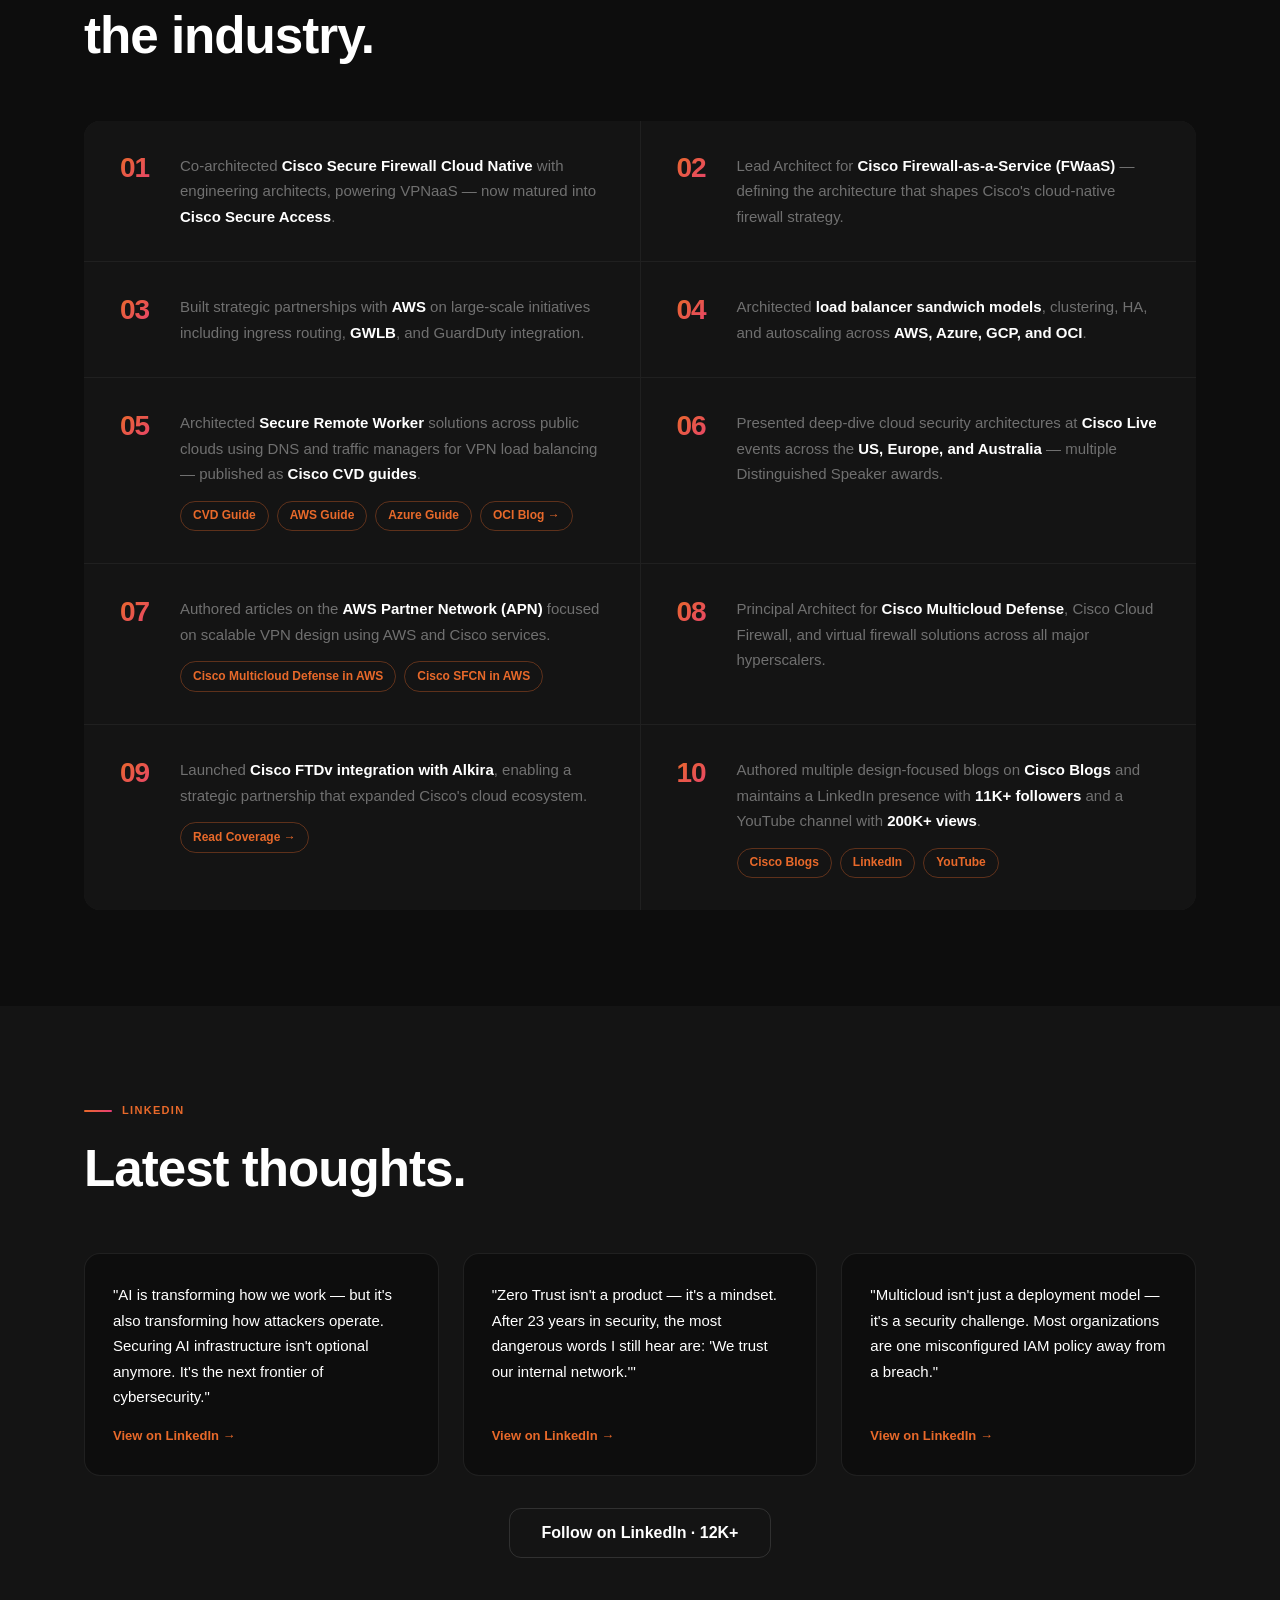
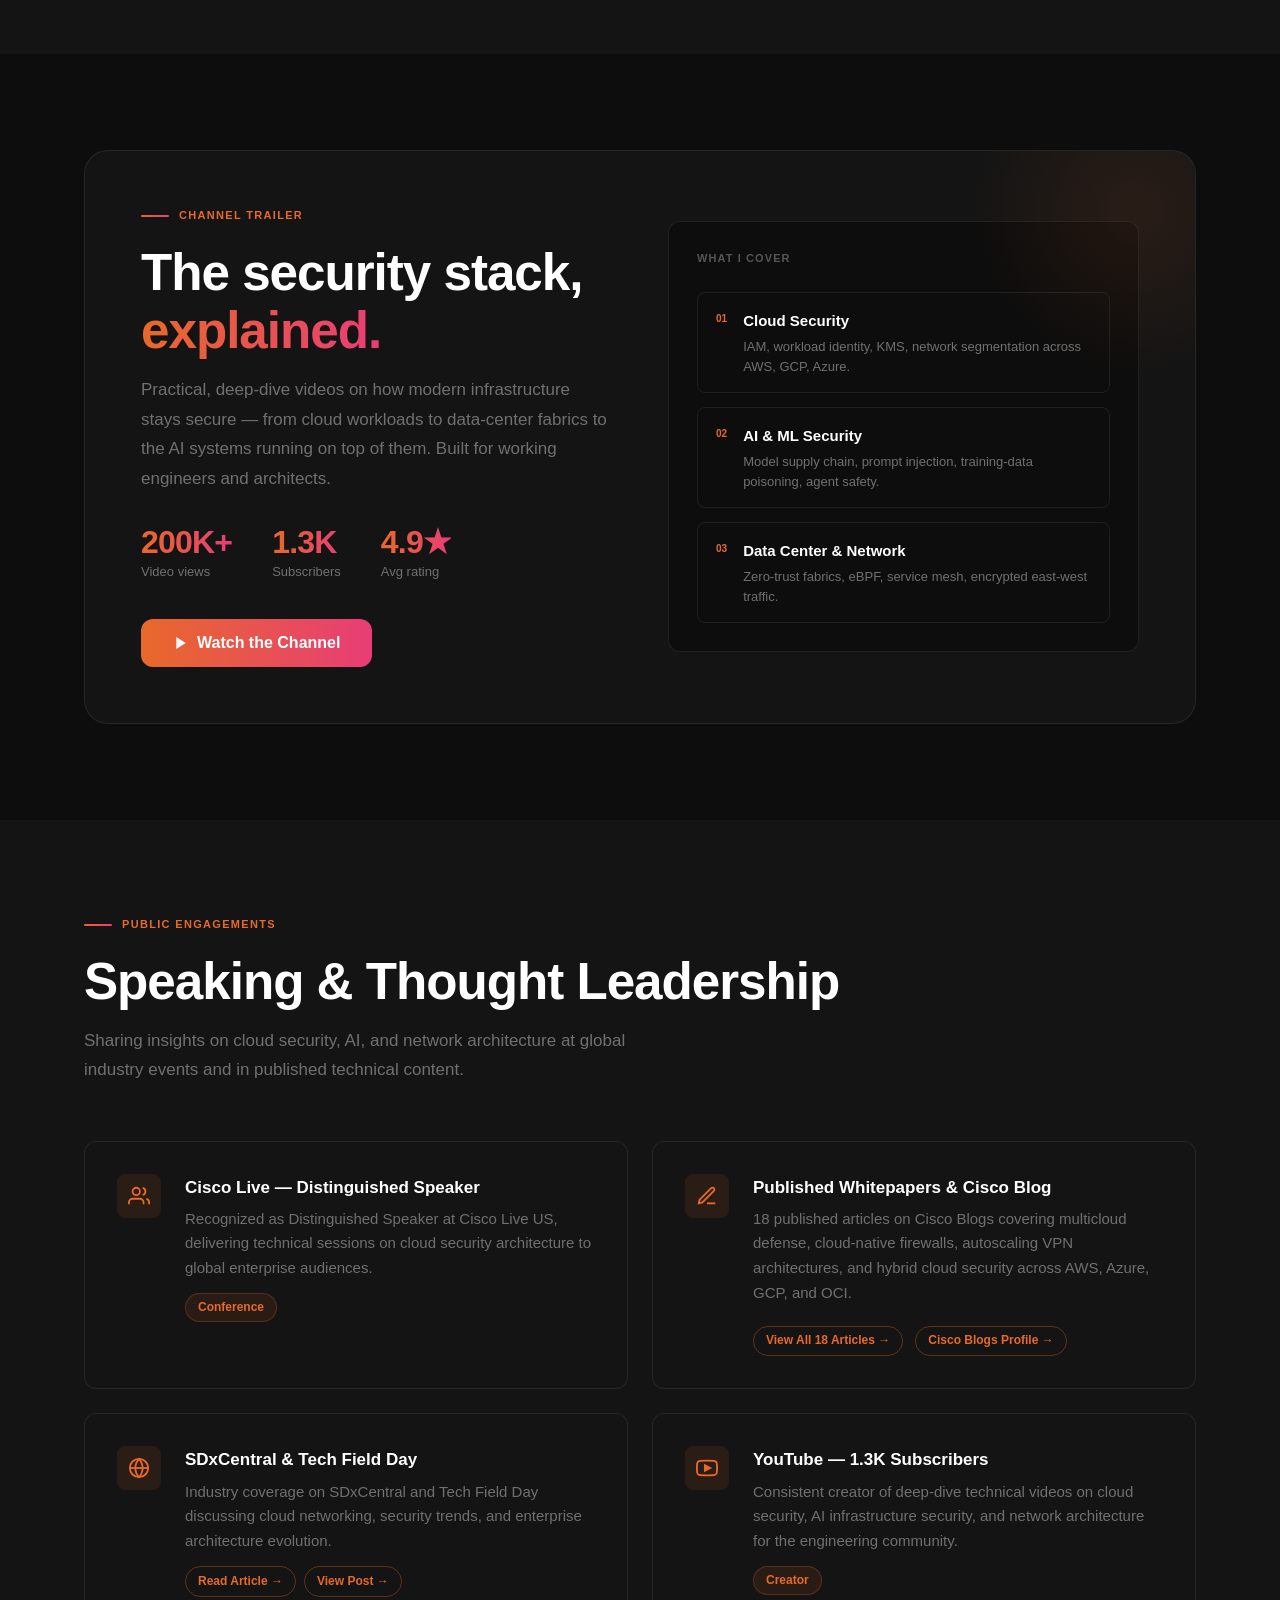
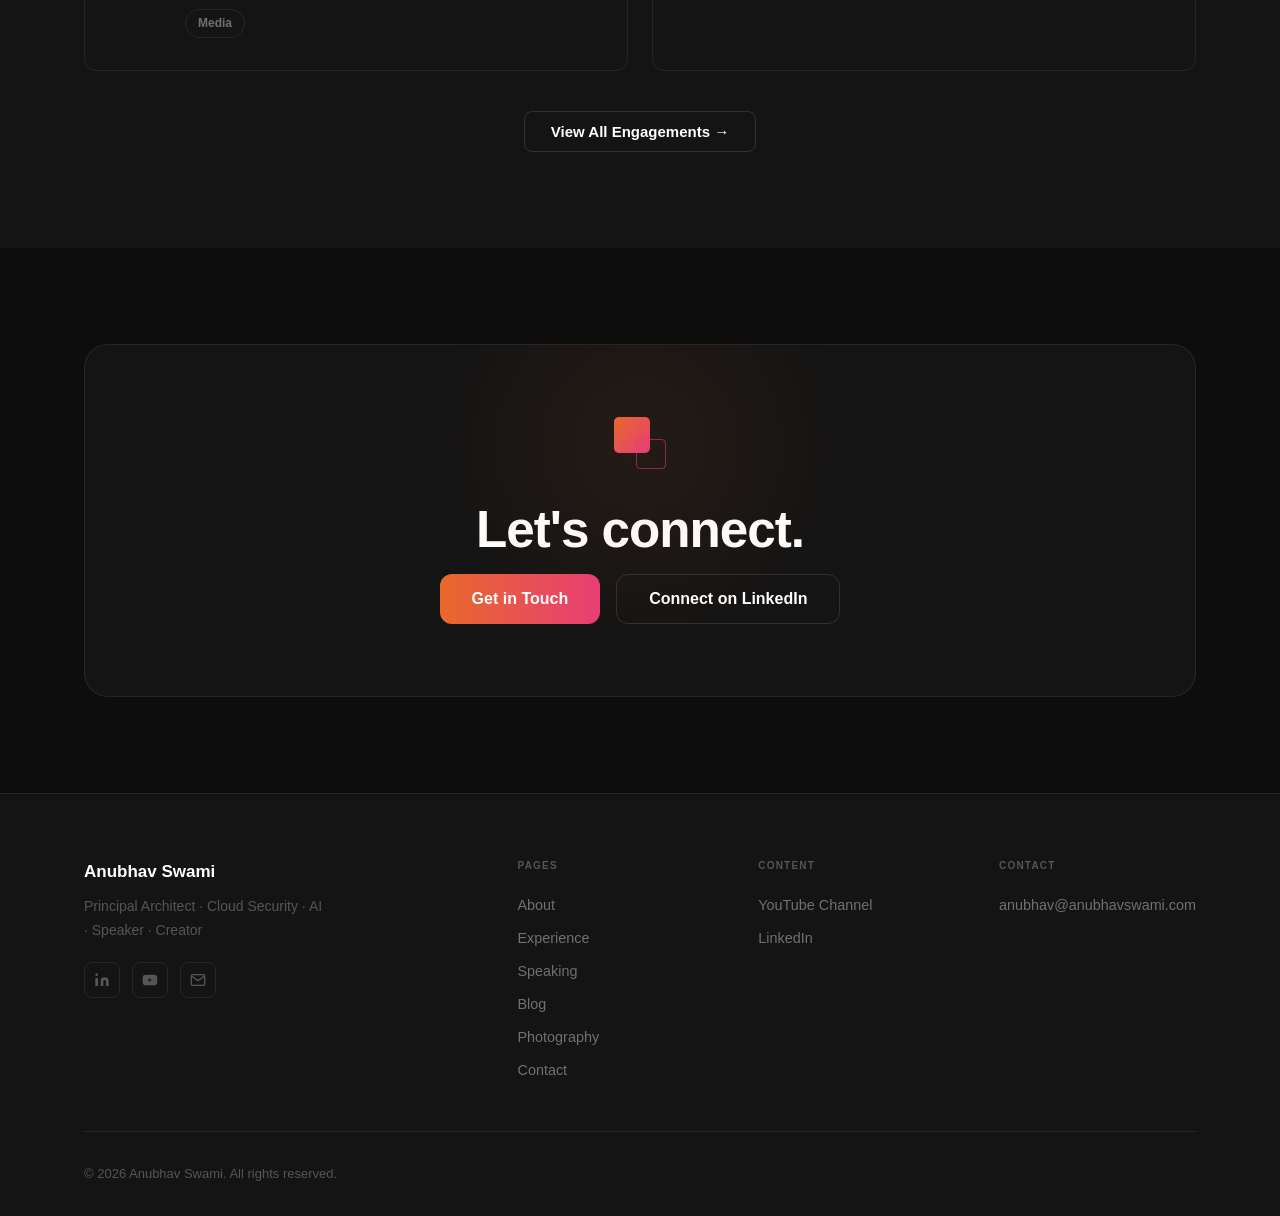
==== commit 65ec8b85: "add OG tags, GA placeholder, Now section, LinkedIn quotes, 404 page, compress profile photo" ====
--- a/index.html
+++ b/index.html
@@ -4,14 +4,26 @@
   <meta charset="UTF-8" />
   <meta http-equiv="X-UA-Compatible" content="IE=edge" />
   <meta name="referrer" content="strict-origin-when-cross-origin" />
-  <meta http-equiv="Content-Security-Policy" content="default-src 'self'; style-src 'self' 'unsafe-inline' https://fonts.googleapis.com; font-src https://fonts.gstatic.com; img-src 'self' data:; script-src 'self'; base-uri 'self'; form-action 'self';" />
+  <meta http-equiv="Content-Security-Policy" content="default-src 'self'; style-src 'self' 'unsafe-inline' https://fonts.googleapis.com; font-src https://fonts.gstatic.com; img-src 'self' data: https://www.google-analytics.com; script-src 'self' https://www.googletagmanager.com; base-uri 'self'; form-action 'self'; connect-src 'self' https://www.google-analytics.com https://analytics.google.com;" />
   <meta name="viewport" content="width=device-width, initial-scale=1.0" />
   <meta name="description" content="Anubhav Swami — Principal Architect at Cisco specializing in Cloud Security, AI/ML Security, and Zero Trust. CCIE #21208, Distinguished Speaker, and creator with 200K+ YouTube views." />
   <title>Anubhav Swami — Cloud Security &amp; AI</title>
+  <meta property="og:type" content="website" />
+  <meta property="og:url" content="https://anubhavswami.com/" />
+  <meta property="og:title" content="Anubhav Swami — Cloud Security &amp; AI" />
+  <meta property="og:description" content="Principal Architect at Cisco. Cloud Security, AI/ML Security, Zero Trust. CCIE #21208, Distinguished Speaker, 200K+ YouTube views." />
+  <meta property="og:image" content="https://anubhavswami.com/assets/images/anubhav-swami.jpg" />
+  <meta name="twitter:card" content="summary_large_image" />
+  <meta name="twitter:title" content="Anubhav Swami — Cloud Security &amp; AI" />
+  <meta name="twitter:description" content="Principal Architect at Cisco. Cloud Security, AI/ML Security, Zero Trust. CCIE #21208, Distinguished Speaker, 200K+ YouTube views." />
+  <meta name="twitter:image" content="https://anubhavswami.com/assets/images/anubhav-swami.jpg" />
   <link rel="preconnect" href="https://fonts.googleapis.com" />
   <link rel="preconnect" href="https://fonts.gstatic.com" crossorigin />
   <link href="https://fonts.googleapis.com/css2?family=Inter:wght@400;500;600;700;800;900&display=swap" rel="stylesheet" />
-  <link rel="icon" type="image/svg+xml" href="assets/icons/favicon.svg" /><link rel="stylesheet" href="css/styles.css" />
+  <link rel="icon" type="image/svg+xml" href="assets/icons/favicon.svg?v=2" /><link rel="stylesheet" href="css/styles.css" />
+  <!-- Google Analytics -->
+  <script async src="https://www.googletagmanager.com/gtag/js?id=G-XXXXXXXXXX"></script>
+  <script>window.dataLayer=window.dataLayer||[];function gtag(){dataLayer.push(arguments);}gtag("js",new Date());gtag("config","G-XXXXXXXXXX");</script>
 </head>
 <body>
 
@@ -101,7 +113,7 @@
       <!-- Right: photo -->
       <div class="hero-visual">
         <div class="hero-photo-glow"></div>
-        <img src="assets/images/anubhav-swami.png" alt="Anubhav Swami" class="hero-photo" />
+        <img src="assets/images/anubhav-swami.jpg" alt="Anubhav Swami" class="hero-photo" />
         <div class="hero-chip">
           <div class="hero-chip-label">Dual CCIE</div>
           <div class="hero-chip-value">CCIE# 21208</div>
@@ -143,6 +155,22 @@
     </div>
   </div>
 </div>
+
+<!-- ── NOW ───────────────────────────────────────────────── -->
+<section class="section" style="padding-top:3rem;padding-bottom:3rem;">
+  <div class="container">
+    <div style="background:var(--bg-card);border:1px solid rgba(232,105,42,.25);border-radius:var(--r-xl);padding:2rem 2.5rem;display:flex;gap:2rem;align-items:flex-start;" class="fade-in">
+      <div style="flex-shrink:0;">
+        <div style="width:10px;height:10px;border-radius:50%;background:var(--ga);margin-top:.35rem;box-shadow:0 0 0 4px rgba(232,105,42,.2);"></div>
+      </div>
+      <div>
+        <div class="eyebrow" style="margin-bottom:.75rem;">Now</div>
+        <p style="color:var(--white);font-size:1.0625rem;font-weight:600;line-height:1.7;margin-bottom:.5rem;">Working on AI Security — AI is not safe.</p>
+        <p style="color:var(--text-gray);font-size:.9375rem;line-height:1.75;">Creating secure AI architectures to defend GenAI, LLMs, and Agentic AI systems. The next wave of security challenges is here — and most organizations aren't ready.</p>
+      </div>
+    </div>
+  </div>
+</section>
 
 <!-- ── THREE PILLARS ─────────────────────────────────────── -->
 <section class="section">
@@ -185,7 +213,7 @@
   <div class="container">
     <div class="about-grid">
       <div class="about-photo-wrap fade-in">
-        <img src="assets/images/anubhav-swami.png" alt="Anubhav Swami" class="about-photo" />
+        <img src="assets/images/anubhav-swami.jpg" alt="Anubhav Swami" class="about-photo" />
         <div class="about-glow"></div>
         <div class="about-chip">
           <div class="about-chip-label">Dual CCIE</div>
@@ -354,6 +382,33 @@
 }
 </style>
 
+<!-- ── LINKEDIN ───────────────────────────────────────────── -->
+<section class="section section-alt">
+  <div class="container">
+    <div class="sec-header fade-in">
+      <div class="eyebrow">LinkedIn</div>
+      <h2 class="sec-title h2">Latest thoughts.</h2>
+    </div>
+    <div class="cols-3 fade-in">
+      <div style="background:var(--bg);border:1px solid var(--border);border-radius:var(--r-xl);padding:1.75rem;display:flex;flex-direction:column;gap:1rem;transition:border-color var(--dur) var(--ease);" onmouseover="this.style.borderColor='rgba(232,105,42,.35)'" onmouseout="this.style.borderColor='var(--border)'">
+        <p style="color:var(--white);font-size:.9375rem;line-height:1.7;flex:1;">"AI is transforming how we work — but it's also transforming how attackers operate. Securing AI infrastructure isn't optional anymore. It's the next frontier of cybersecurity."</p>
+        <a href="https://linkedin.com/in/anubhavswami" target="_blank" rel="noopener noreferrer" style="color:var(--ga);font-size:.8125rem;font-weight:700;">View on LinkedIn →</a>
+      </div>
+      <div style="background:var(--bg);border:1px solid var(--border);border-radius:var(--r-xl);padding:1.75rem;display:flex;flex-direction:column;gap:1rem;transition:border-color var(--dur) var(--ease);" onmouseover="this.style.borderColor='rgba(232,105,42,.35)'" onmouseout="this.style.borderColor='var(--border)'">
+        <p style="color:var(--white);font-size:.9375rem;line-height:1.7;flex:1;">"Zero Trust isn't a product — it's a mindset. After 23 years in security, the most dangerous words I still hear are: 'We trust our internal network.'"</p>
+        <a href="https://linkedin.com/in/anubhavswami" target="_blank" rel="noopener noreferrer" style="color:var(--ga);font-size:.8125rem;font-weight:700;">View on LinkedIn →</a>
+      </div>
+      <div style="background:var(--bg);border:1px solid var(--border);border-radius:var(--r-xl);padding:1.75rem;display:flex;flex-direction:column;gap:1rem;transition:border-color var(--dur) var(--ease);" onmouseover="this.style.borderColor='rgba(232,105,42,.35)'" onmouseout="this.style.borderColor='var(--border)'">
+        <p style="color:var(--white);font-size:.9375rem;line-height:1.7;flex:1;">"Multicloud isn't just a deployment model — it's a security challenge. Most organizations are one misconfigured IAM policy away from a breach."</p>
+        <a href="https://linkedin.com/in/anubhavswami" target="_blank" rel="noopener noreferrer" style="color:var(--ga);font-size:.8125rem;font-weight:700;">View on LinkedIn →</a>
+      </div>
+    </div>
+    <div style="text-align:center;margin-top:2rem;" class="fade-in">
+      <a href="https://linkedin.com/in/anubhavswami" target="_blank" rel="noopener noreferrer" class="btn btn-outline btn-lg">Follow on LinkedIn · 12K+</a>
+    </div>
+  </div>
+</section>
+
 <!-- ── YOUTUBE SECTION ───────────────────────────────────── -->
 <section class="section">
   <div class="container">
--- a/css/styles.css
+++ b/css/styles.css
@@ -306,18 +306,9 @@
     var(--grad-135) border-box;
   position: relative; z-index: 1;
 }
-.hero-visual::after {
-  content: '';
-  position: absolute;
-  bottom: 0; left: 0; right: 0;
-  height: 45%;
-  background: linear-gradient(to bottom, transparent 0%, var(--bg) 100%);
-  border-radius: 0 0 50% 50%;
-  pointer-events: none;
-  z-index: 2;
-}
+
 .hero-chip {
-  position: absolute; bottom: 14px; right: -14px; z-index: 2;
+  position: absolute; bottom: 14px; right: -14px; z-index: 10;
   background: var(--bg-card2); border: 1px solid var(--border-hover);
   border-radius: var(--r-lg); padding: .875rem 1.125rem;
 }
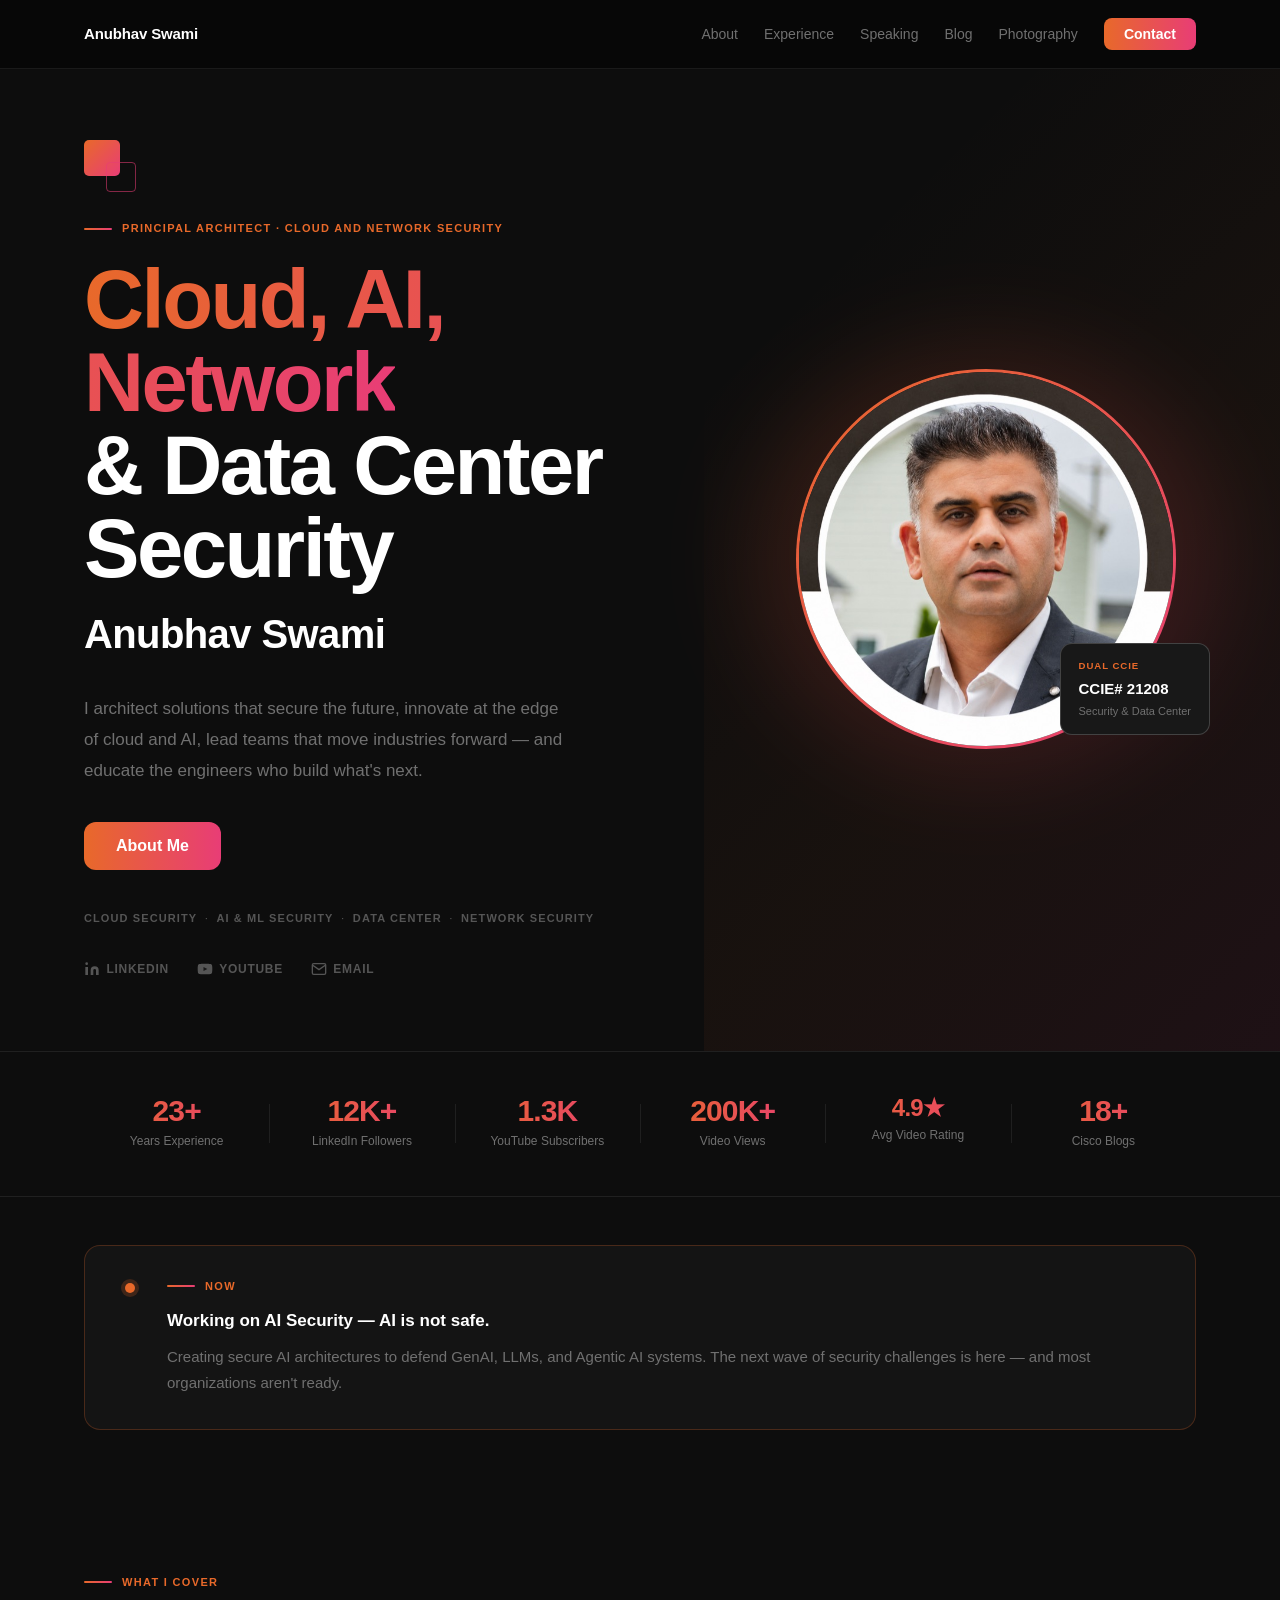
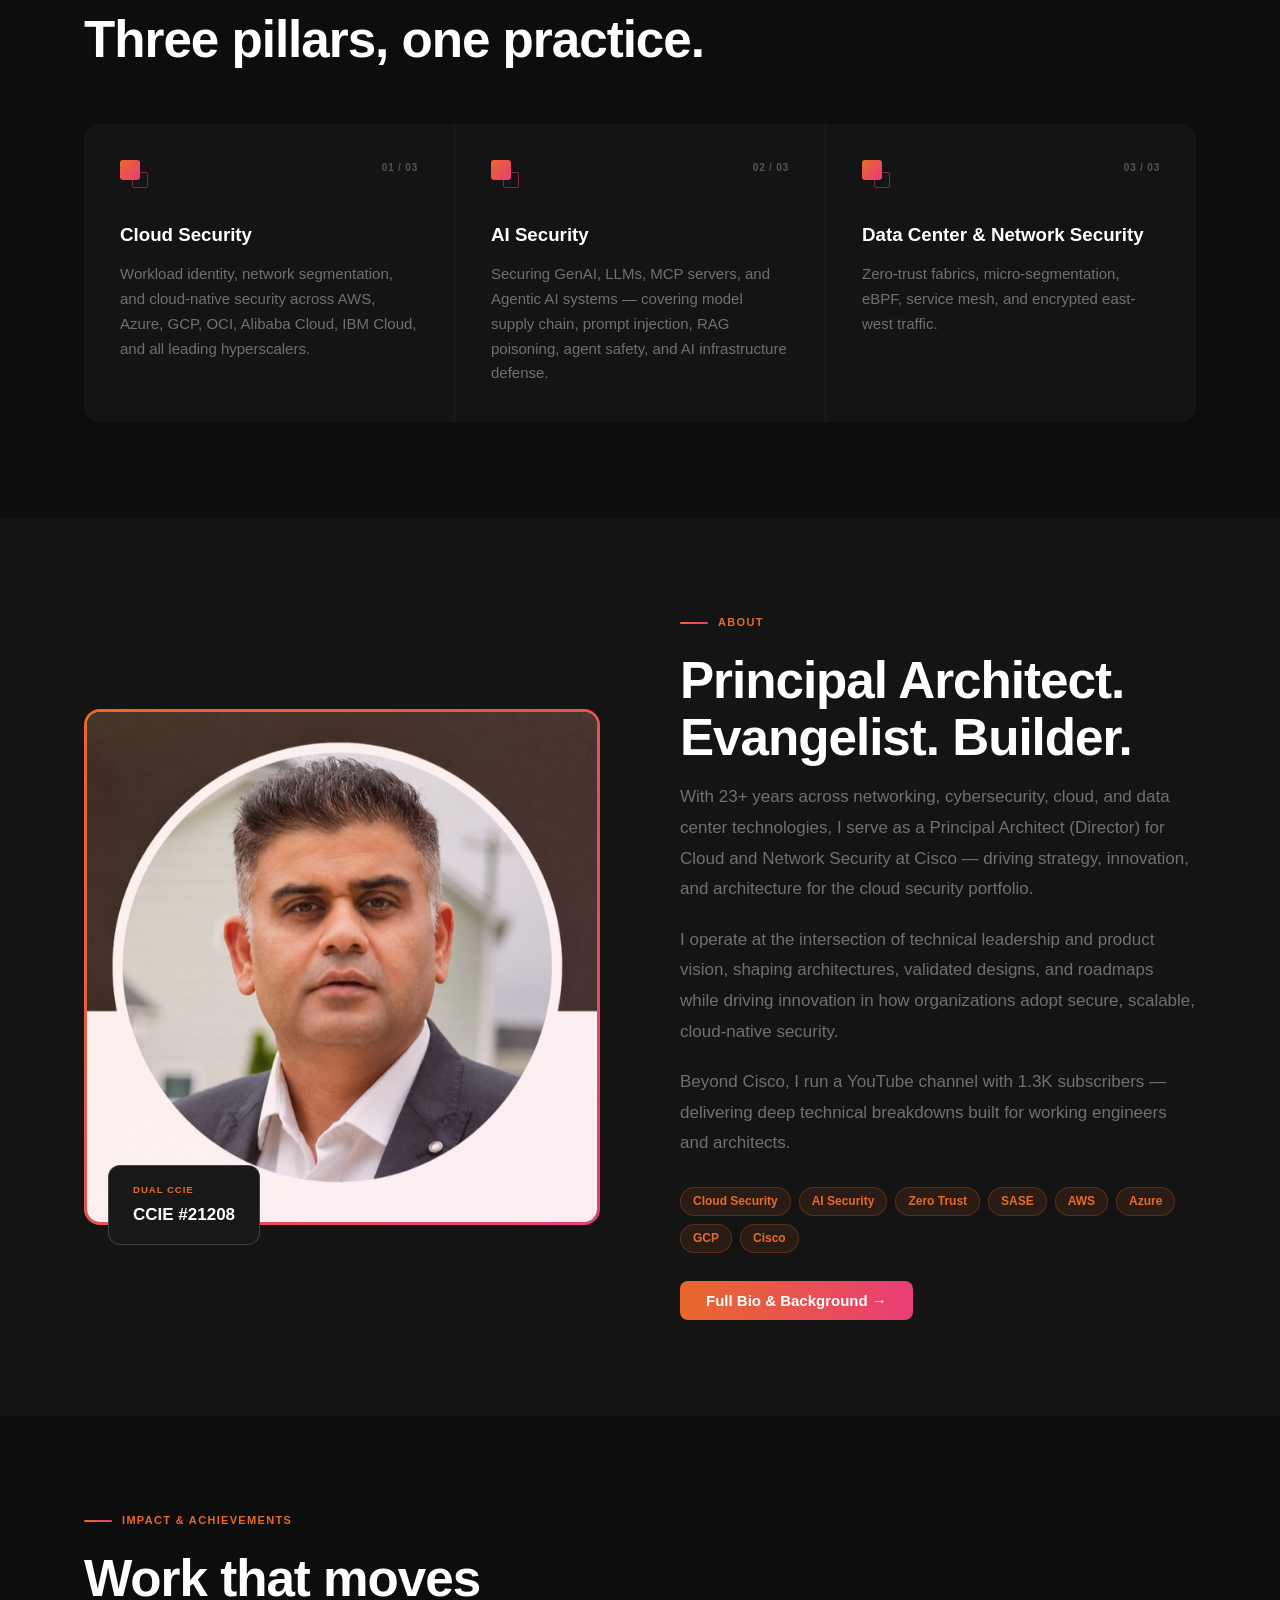
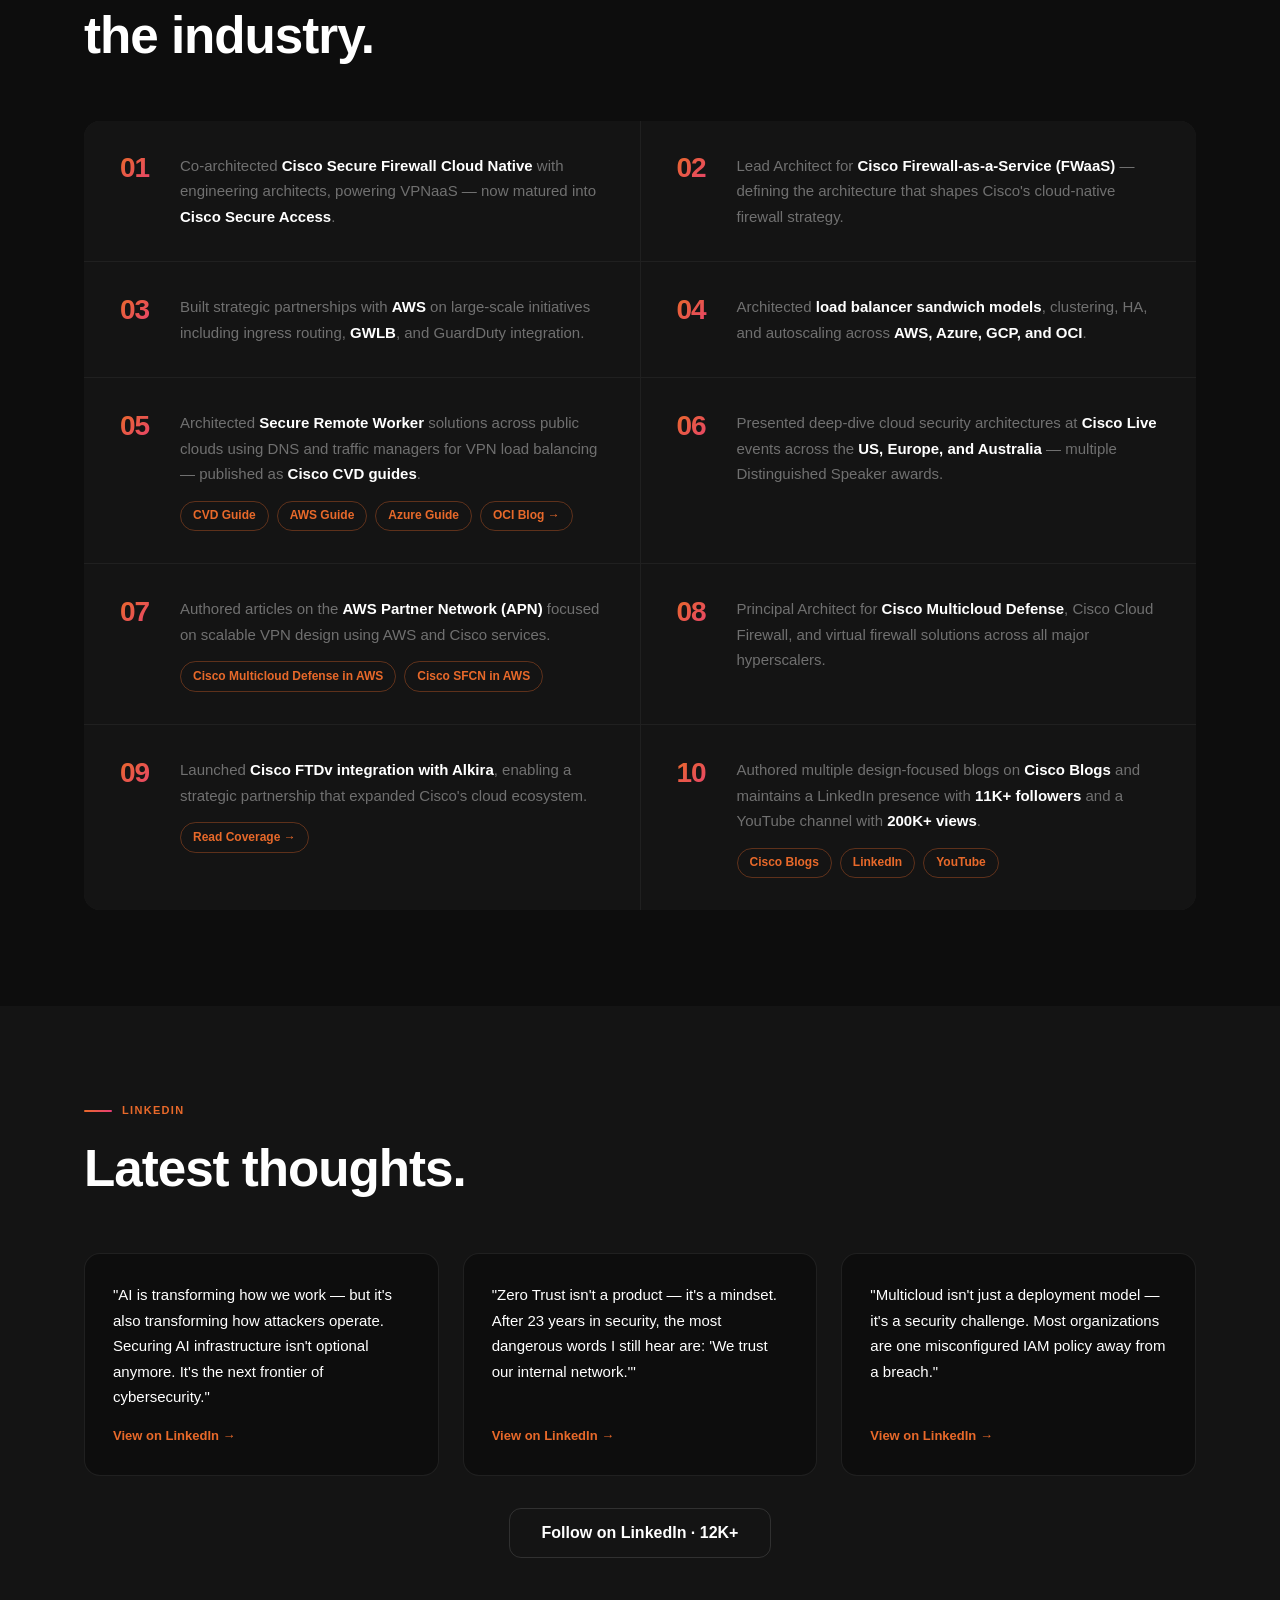
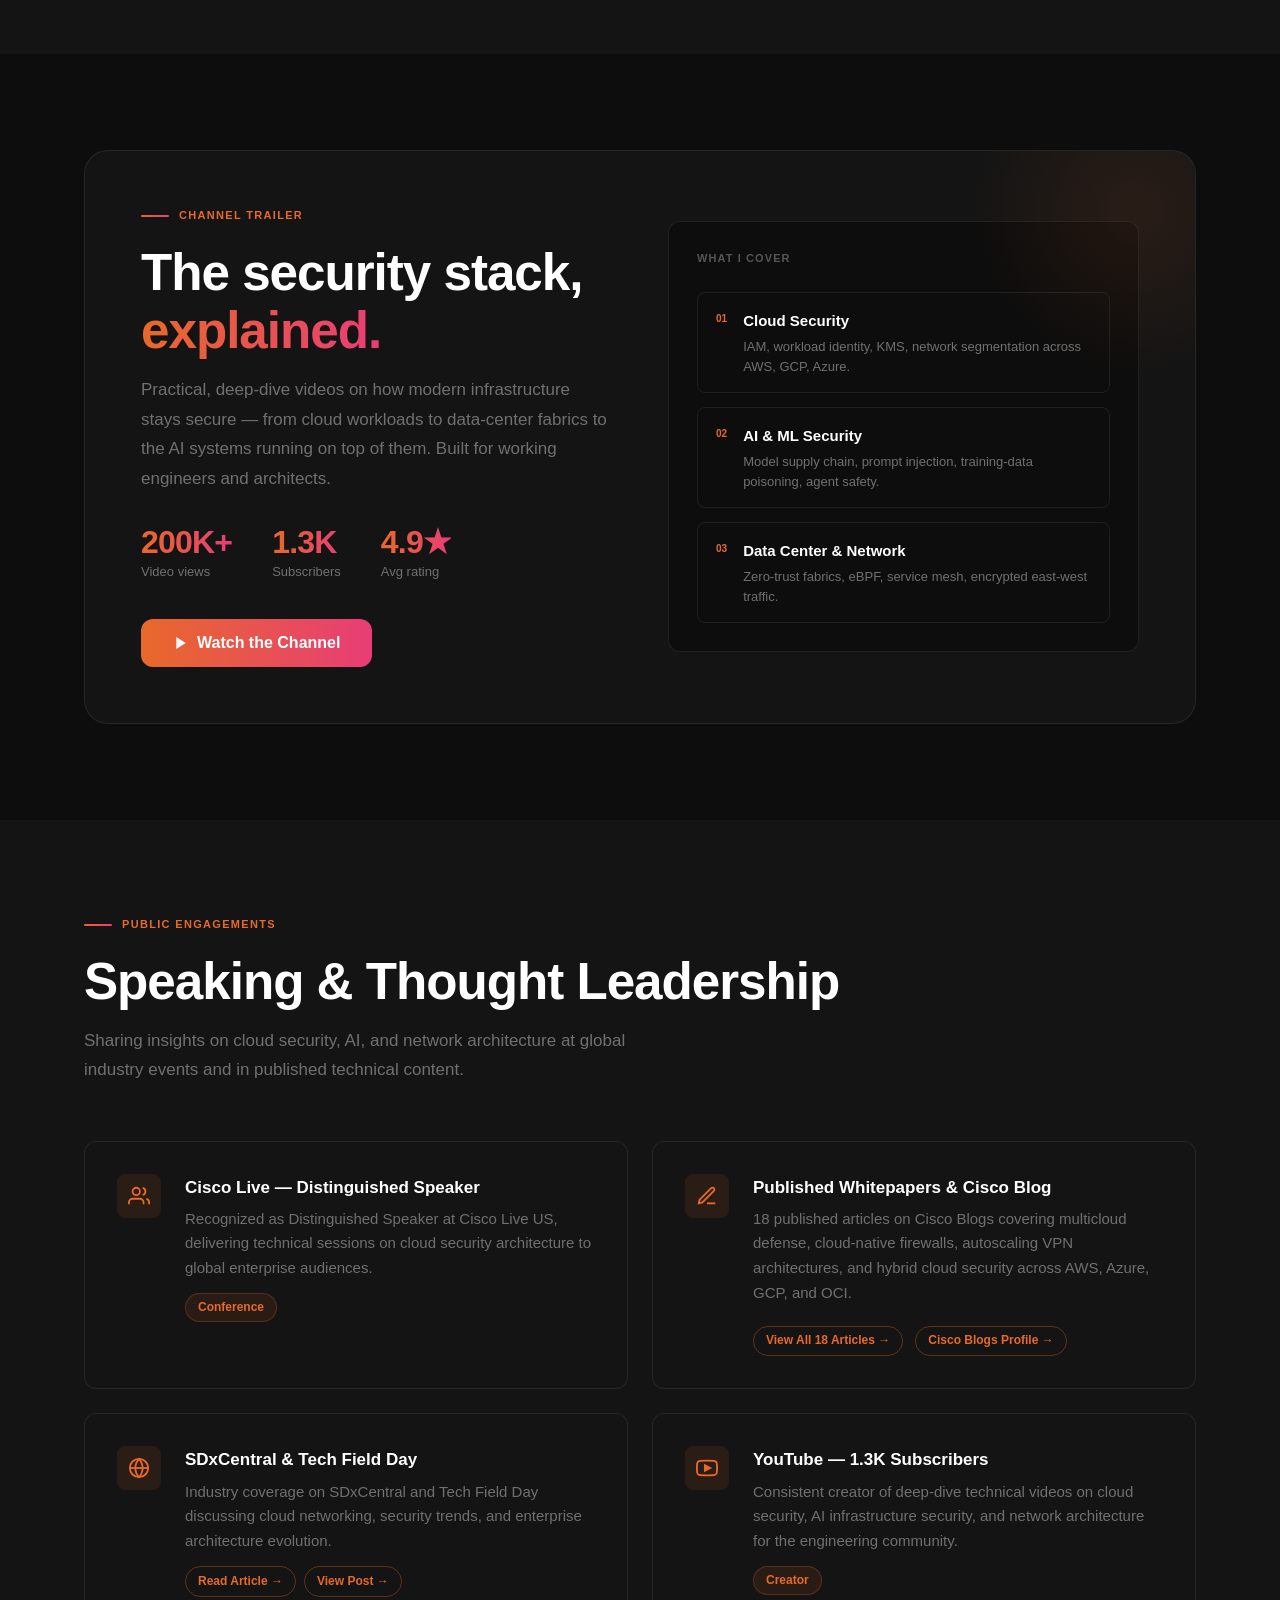
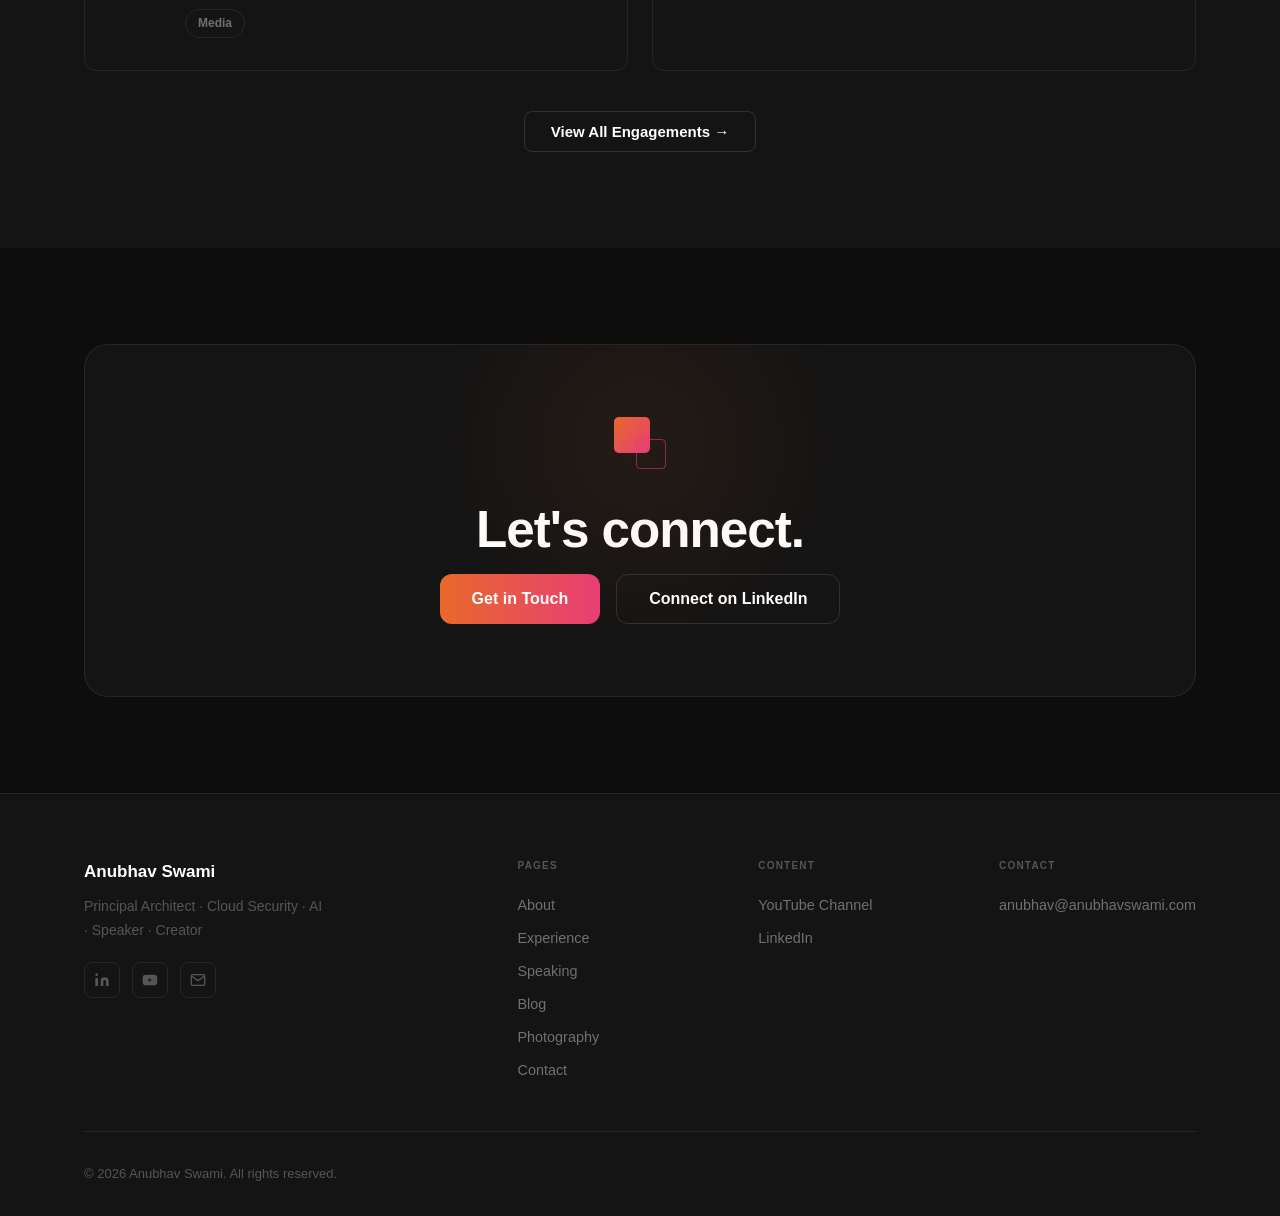
==== commit e56f8799: "rename pillar heading from "AI / ML Security" to "AI Security" Co-Authored-By: Claude Sonnet 4.6 <no" ====
--- a/index.html
+++ b/index.html
@@ -4,7 +4,7 @@
   <meta charset="UTF-8" />
   <meta http-equiv="X-UA-Compatible" content="IE=edge" />
   <meta name="referrer" content="strict-origin-when-cross-origin" />
-  <meta http-equiv="Content-Security-Policy" content="default-src 'self'; style-src 'self' 'unsafe-inline' https://fonts.googleapis.com; font-src https://fonts.gstatic.com; img-src 'self' data: https://www.google-analytics.com; script-src 'self' https://www.googletagmanager.com; base-uri 'self'; form-action 'self'; connect-src 'self' https://www.google-analytics.com https://analytics.google.com;" />
+  <meta http-equiv="Content-Security-Policy" content="default-src 'self'; style-src 'self' 'unsafe-inline' https://fonts.googleapis.com; font-src https://fonts.gstatic.com; img-src 'self' data: https://www.google-analytics.com; script-src 'self' https://www.googletagmanager.com; base-uri 'self'; form-action 'self'; connect-src 'self' https://www.google-analytics.com https://analytics.google.com; object-src 'none'; upgrade-insecure-requests" />
   <meta name="viewport" content="width=device-width, initial-scale=1.0" />
   <meta name="description" content="Anubhav Swami — Principal Architect at Cisco specializing in Cloud Security, AI/ML Security, and Zero Trust. CCIE #21208, Distinguished Speaker, and creator with 200K+ YouTube views." />
   <title>Anubhav Swami — Cloud Security &amp; AI</title>
@@ -17,13 +17,13 @@
   <meta name="twitter:title" content="Anubhav Swami — Cloud Security &amp; AI" />
   <meta name="twitter:description" content="Principal Architect at Cisco. Cloud Security, AI/ML Security, Zero Trust. CCIE #21208, Distinguished Speaker, 200K+ YouTube views." />
   <meta name="twitter:image" content="https://anubhavswami.com/assets/images/anubhav-swami.jpg" />
+    <link rel="preload" href="assets/images/anubhav-swami.jpg" as="image" />
   <link rel="preconnect" href="https://fonts.googleapis.com" />
   <link rel="preconnect" href="https://fonts.gstatic.com" crossorigin />
   <link href="https://fonts.googleapis.com/css2?family=Inter:wght@400;500;600;700;800;900&display=swap" rel="stylesheet" />
-  <link rel="icon" type="image/svg+xml" href="assets/icons/favicon.svg?v=2" /><link rel="stylesheet" href="css/styles.css" />
+  <link rel="icon" type="image/svg+xml" href="assets/icons/favicon.svg?v=4" /><link rel="stylesheet" href="css/styles.css" />
   <!-- Google Analytics -->
   <script async src="https://www.googletagmanager.com/gtag/js?id=G-XXXXXXXXXX"></script>
-  <script>window.dataLayer=window.dataLayer||[];function gtag(){dataLayer.push(arguments);}gtag("js",new Date());gtag("config","G-XXXXXXXXXX");</script>
 </head>
 <body>
 
@@ -193,7 +193,7 @@
           <div class="brand-mark-sm"></div>
           <span class="pillar-num">02 / 03</span>
         </div>
-        <h3>AI / ML Security</h3>
+        <h3>AI Security</h3>
         <p>Securing GenAI, LLMs, MCP servers, and Agentic AI systems — covering model supply chain, prompt injection, RAG poisoning, agent safety, and AI infrastructure defense.</p>
       </div>
       <div class="pillar-card">
@@ -380,6 +380,10 @@
   background: rgba(232,105,42,.1);
   border-color: var(--ga);
 }
+.li-quote-card {
+  transition: border-color var(--dur) var(--ease);
+}
+.li-quote-card:hover { border-color: rgba(232,105,42,.35) !important; }
 </style>
 
 <!-- ── LINKEDIN ───────────────────────────────────────────── -->
@@ -390,15 +394,15 @@
       <h2 class="sec-title h2">Latest thoughts.</h2>
     </div>
     <div class="cols-3 fade-in">
-      <div style="background:var(--bg);border:1px solid var(--border);border-radius:var(--r-xl);padding:1.75rem;display:flex;flex-direction:column;gap:1rem;transition:border-color var(--dur) var(--ease);" onmouseover="this.style.borderColor='rgba(232,105,42,.35)'" onmouseout="this.style.borderColor='var(--border)'">
+      <div class="li-quote-card" style="background:var(--bg);border:1px solid var(--border);border-radius:var(--r-xl);padding:1.75rem;display:flex;flex-direction:column;gap:1rem;">
         <p style="color:var(--white);font-size:.9375rem;line-height:1.7;flex:1;">"AI is transforming how we work — but it's also transforming how attackers operate. Securing AI infrastructure isn't optional anymore. It's the next frontier of cybersecurity."</p>
         <a href="https://linkedin.com/in/anubhavswami" target="_blank" rel="noopener noreferrer" style="color:var(--ga);font-size:.8125rem;font-weight:700;">View on LinkedIn →</a>
       </div>
-      <div style="background:var(--bg);border:1px solid var(--border);border-radius:var(--r-xl);padding:1.75rem;display:flex;flex-direction:column;gap:1rem;transition:border-color var(--dur) var(--ease);" onmouseover="this.style.borderColor='rgba(232,105,42,.35)'" onmouseout="this.style.borderColor='var(--border)'">
+      <div class="li-quote-card" style="background:var(--bg);border:1px solid var(--border);border-radius:var(--r-xl);padding:1.75rem;display:flex;flex-direction:column;gap:1rem;">
         <p style="color:var(--white);font-size:.9375rem;line-height:1.7;flex:1;">"Zero Trust isn't a product — it's a mindset. After 23 years in security, the most dangerous words I still hear are: 'We trust our internal network.'"</p>
         <a href="https://linkedin.com/in/anubhavswami" target="_blank" rel="noopener noreferrer" style="color:var(--ga);font-size:.8125rem;font-weight:700;">View on LinkedIn →</a>
       </div>
-      <div style="background:var(--bg);border:1px solid var(--border);border-radius:var(--r-xl);padding:1.75rem;display:flex;flex-direction:column;gap:1rem;transition:border-color var(--dur) var(--ease);" onmouseover="this.style.borderColor='rgba(232,105,42,.35)'" onmouseout="this.style.borderColor='var(--border)'">
+      <div class="li-quote-card" style="background:var(--bg);border:1px solid var(--border);border-radius:var(--r-xl);padding:1.75rem;display:flex;flex-direction:column;gap:1rem;">
         <p style="color:var(--white);font-size:.9375rem;line-height:1.7;flex:1;">"Multicloud isn't just a deployment model — it's a security challenge. Most organizations are one misconfigured IAM policy away from a breach."</p>
         <a href="https://linkedin.com/in/anubhavswami" target="_blank" rel="noopener noreferrer" style="color:var(--ga);font-size:.8125rem;font-weight:700;">View on LinkedIn →</a>
       </div>
